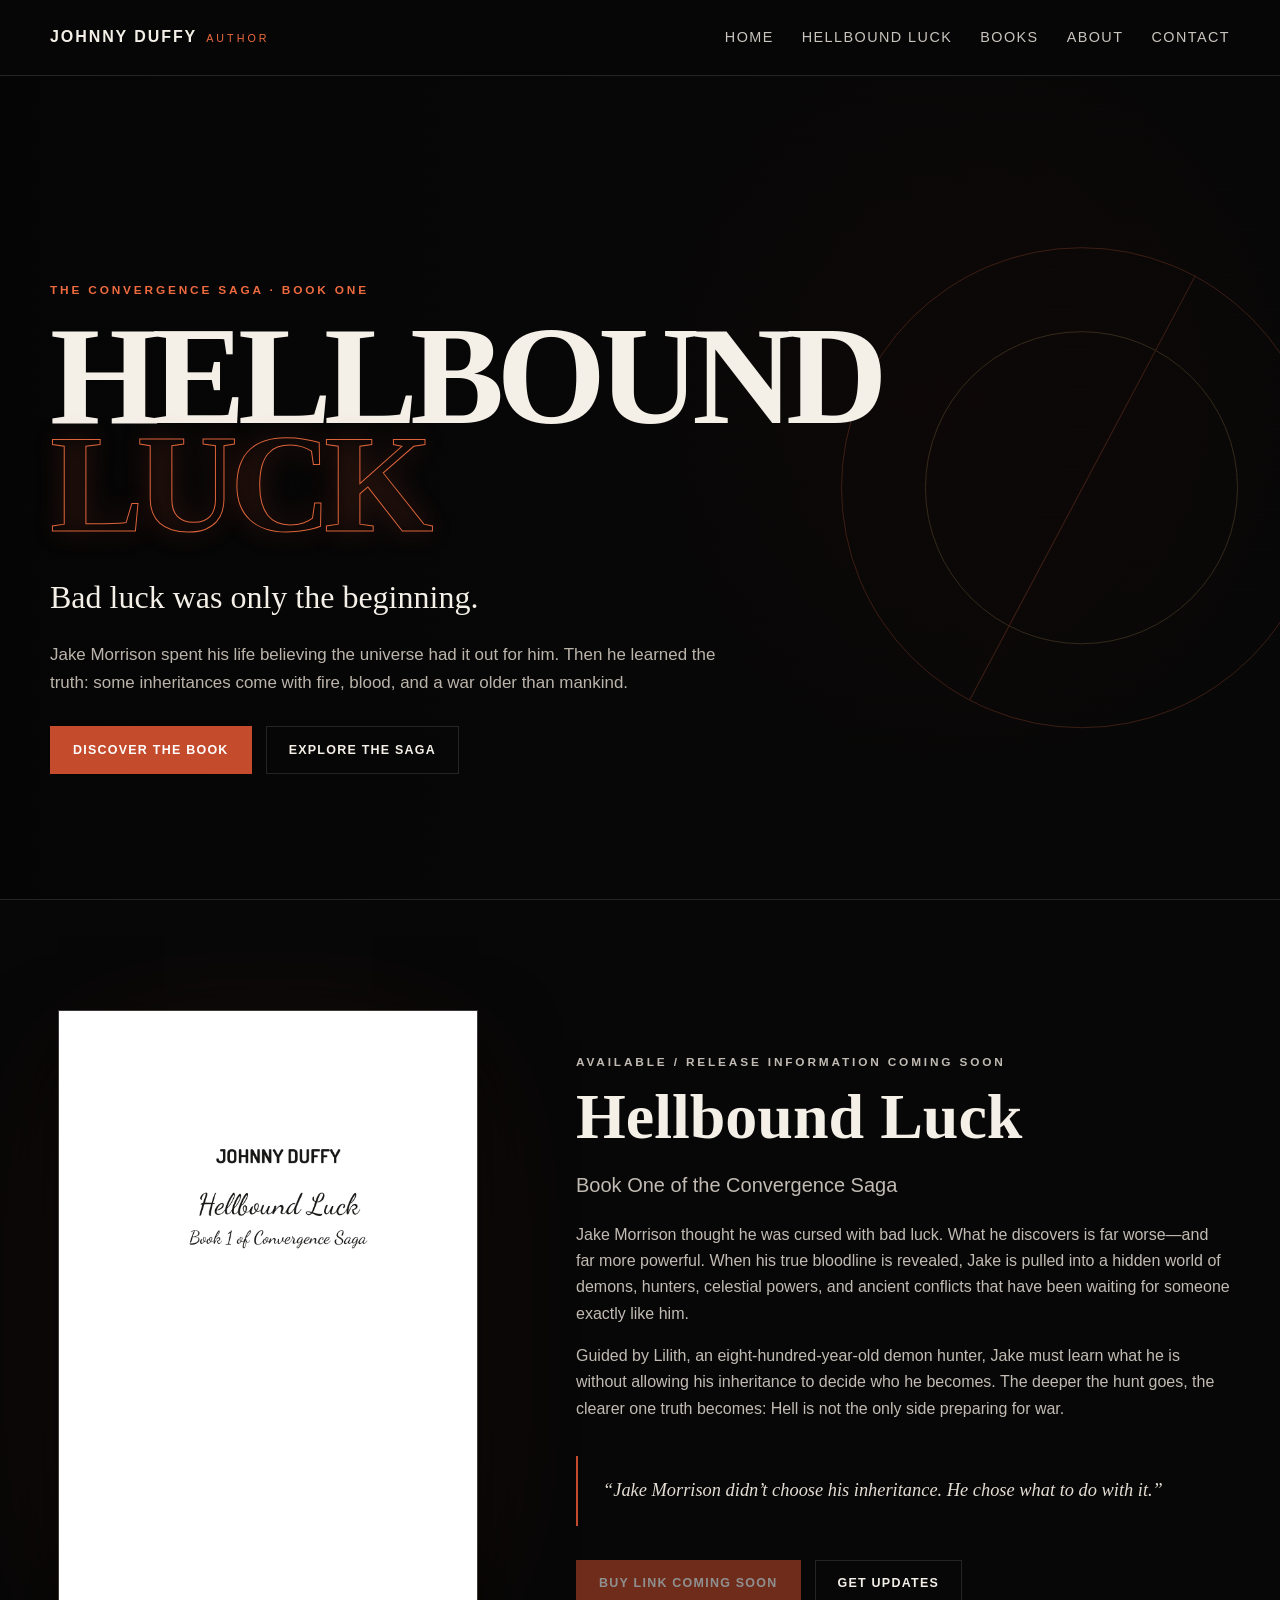
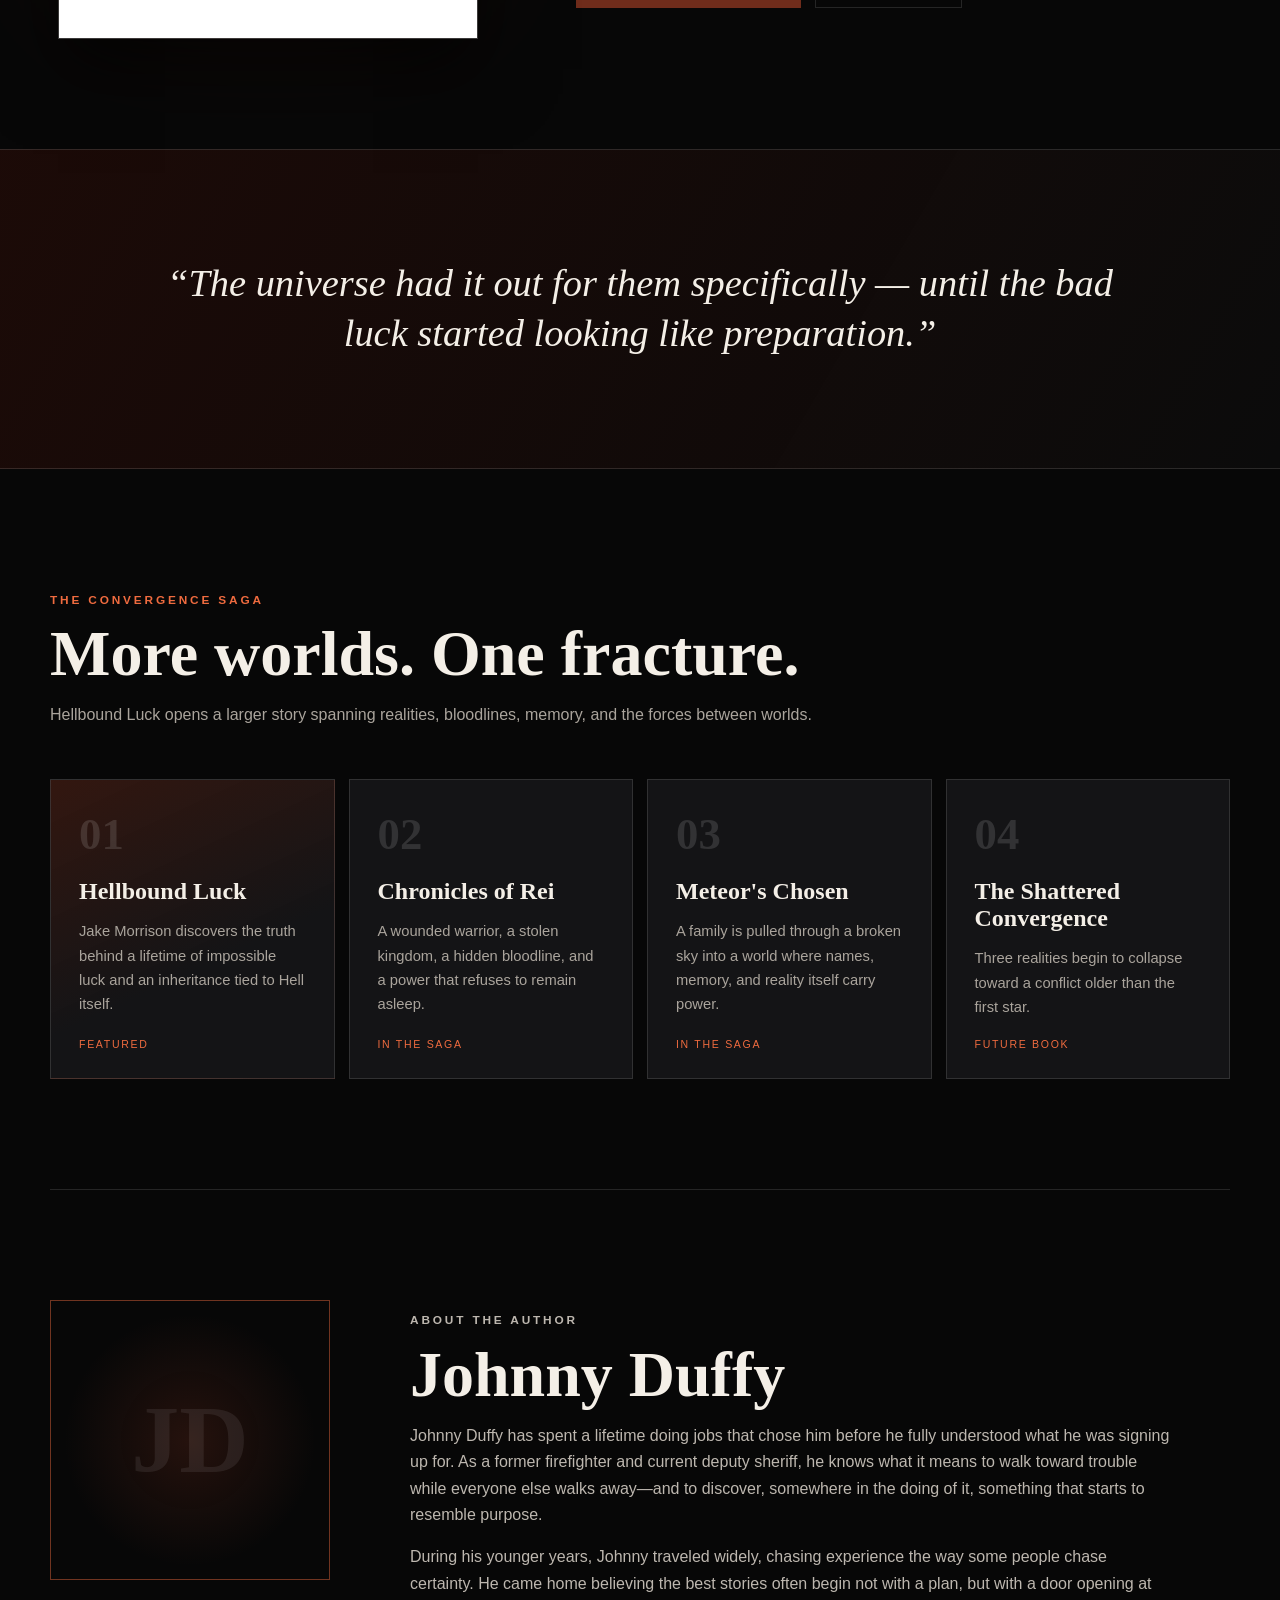
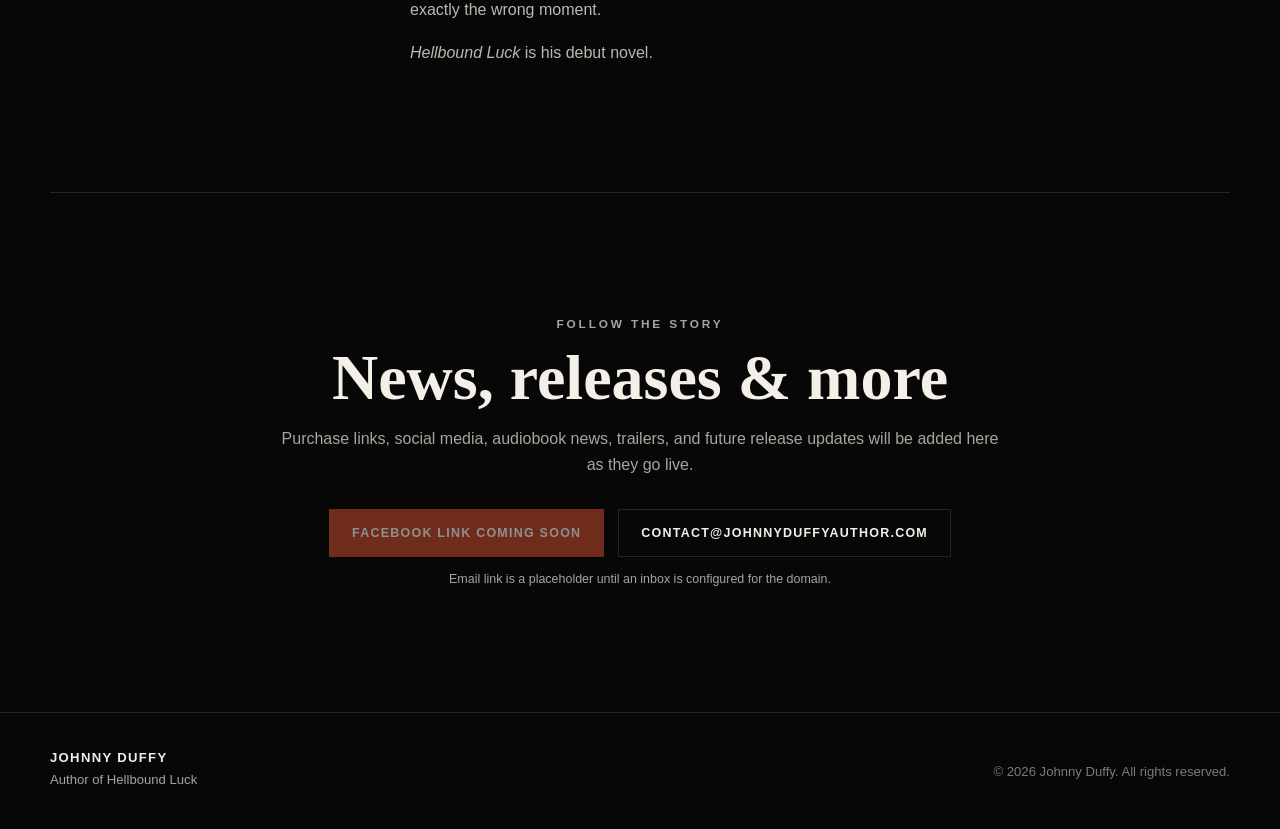
==== index.html @ c8e80ef3 "Add files via upload" ====
<!doctype html>
<html lang="en">
<head>
  <meta charset="utf-8">
  <meta name="viewport" content="width=device-width, initial-scale=1">
  <meta name="description" content="Official website of Johnny Duffy, author of Hellbound Luck and the Convergence Saga.">
  <meta property="og:title" content="Johnny Duffy | Author">
  <meta property="og:description" content="Official website of Johnny Duffy, author of Hellbound Luck.">
  <meta property="og:type" content="website">
  <title>Johnny Duffy | Author of Hellbound Luck</title>
  <link rel="stylesheet" href="styles.css">
</head>
<body>
  <header class="site-header">
    <a class="brand" href="#home" aria-label="Johnny Duffy home">
      <span class="brand-name">JOHNNY DUFFY</span>
      <span class="brand-sub">AUTHOR</span>
    </a>
    <button class="nav-toggle" aria-label="Open navigation" aria-expanded="false">☰</button>
    <nav class="nav">
      <a href="#home">Home</a>
      <a href="#hellbound">Hellbound Luck</a>
      <a href="#books">Books</a>
      <a href="#about">About</a>
      <a href="#contact">Contact</a>
    </nav>
  </header>

  <main>
    <section class="hero" id="home">
      <div class="hero-noise"></div>
      <div class="hero-content">
        <p class="eyebrow">THE CONVERGENCE SAGA · BOOK ONE</p>
        <h1>HELLBOUND<br><span>LUCK</span></h1>
        <p class="hero-copy">Bad luck was only the beginning.</p>
        <p class="hero-text">
          Jake Morrison spent his life believing the universe had it out for him.
          Then he learned the truth: some inheritances come with fire, blood, and a war older than mankind.
        </p>
        <div class="hero-actions">
          <a class="button primary" href="#hellbound">Discover the Book</a>
          <a class="button ghost" href="#books">Explore the Saga</a>
        </div>
      </div>
      <div class="sigil" aria-hidden="true">
        <div class="ring ring-one"></div>
        <div class="ring ring-two"></div>
        <div class="slash"></div>
      </div>
    </section>

    <section class="book-feature section" id="hellbound">
      <div class="book-art-wrap">
        <div class="book-glow"></div>
        <img class="book-cover" src="assets/hellbound-luck-cover.png" alt="Hellbound Luck by Johnny Duffy">
      </div>
      <div class="book-copy">
        <p class="eyebrow">AVAILABLE / RELEASE INFORMATION COMING SOON</p>
        <h2>Hellbound Luck</h2>
        <p class="lead">Book One of the Convergence Saga</p>
        <p>
          Jake Morrison thought he was cursed with bad luck. What he discovers is far worse—and far more powerful.
          When his true bloodline is revealed, Jake is pulled into a hidden world of demons, hunters, celestial powers,
          and ancient conflicts that have been waiting for someone exactly like him.
        </p>
        <p>
          Guided by Lilith, an eight-hundred-year-old demon hunter, Jake must learn what he is without allowing
          his inheritance to decide who he becomes. The deeper the hunt goes, the clearer one truth becomes:
          Hell is not the only side preparing for war.
        </p>
        <blockquote>
          “Jake Morrison didn’t choose his inheritance. He chose what to do with it.”
        </blockquote>
        <div class="button-row">
          <a class="button primary disabled" href="#" aria-disabled="true">Buy Link Coming Soon</a>
          <a class="button ghost" href="#contact">Get Updates</a>
        </div>
      </div>
    </section>

    <section class="quote-band">
      <p>“The universe had it out for them specifically — until the bad luck started looking like preparation.”</p>
    </section>

    <section class="section saga" id="books">
      <div class="section-heading">
        <p class="eyebrow">THE CONVERGENCE SAGA</p>
        <h2>More worlds. One fracture.</h2>
        <p>Hellbound Luck opens a larger story spanning realities, bloodlines, memory, and the forces between worlds.</p>
      </div>
      <div class="book-grid">
        <article class="saga-card active">
          <span class="book-number">01</span>
          <h3>Hellbound Luck</h3>
          <p>Jake Morrison discovers the truth behind a lifetime of impossible luck and an inheritance tied to Hell itself.</p>
          <span class="status">Featured</span>
        </article>
        <article class="saga-card">
          <span class="book-number">02</span>
          <h3>Chronicles of Rei</h3>
          <p>A wounded warrior, a stolen kingdom, a hidden bloodline, and a power that refuses to remain asleep.</p>
          <span class="status">In the Saga</span>
        </article>
        <article class="saga-card">
          <span class="book-number">03</span>
          <h3>Meteor's Chosen</h3>
          <p>A family is pulled through a broken sky into a world where names, memory, and reality itself carry power.</p>
          <span class="status">In the Saga</span>
        </article>
        <article class="saga-card">
          <span class="book-number">04</span>
          <h3>The Shattered Convergence</h3>
          <p>Three realities begin to collapse toward a conflict older than the first star.</p>
          <span class="status">Future Book</span>
        </article>
      </div>
    </section>

    <section class="section about" id="about">
      <div class="about-mark">JD</div>
      <div>
        <p class="eyebrow">ABOUT THE AUTHOR</p>
        <h2>Johnny Duffy</h2>
        <p>
          Johnny Duffy has spent a lifetime doing jobs that chose him before he fully understood what he was signing up for.
          As a former firefighter and current deputy sheriff, he knows what it means to walk toward trouble while everyone
          else walks away—and to discover, somewhere in the doing of it, something that starts to resemble purpose.
        </p>
        <p>
          During his younger years, Johnny traveled widely, chasing experience the way some people chase certainty.
          He came home believing the best stories often begin not with a plan, but with a door opening at exactly the wrong moment.
        </p>
        <p>
          <em>Hellbound Luck</em> is his debut novel.
        </p>
      </div>
    </section>

    <section class="section contact" id="contact">
      <p class="eyebrow">FOLLOW THE STORY</p>
      <h2>News, releases & more</h2>
      <p>
        Purchase links, social media, audiobook news, trailers, and future release updates will be added here as they go live.
      </p>
      <div class="contact-links">
        <a class="button primary disabled" href="#" aria-disabled="true">Facebook Link Coming Soon</a>
        <a class="button ghost" href="mailto:contact@johnnyduffyauthor.com">contact@johnnyduffyauthor.com</a>
      </div>
      <p class="small-note">
        Email link is a placeholder until an inbox is configured for the domain.
      </p>
    </section>
  </main>

  <footer>
    <div>
      <strong>JOHNNY DUFFY</strong>
      <span>Author of Hellbound Luck</span>
    </div>
    <p>© <span id="year"></span> Johnny Duffy. All rights reserved.</p>
  </footer>

  <script src="script.js"></script>
</body>
</html>
---- styles.css ----
:root{
  --bg:#070707;
  --bg-soft:#0e0e0f;
  --panel:#141416;
  --text:#f4efe7;
  --muted:#aaa49c;
  --ember:#c54b2d;
  --ember-bright:#ef6b3f;
  --gold:#c7a15e;
  --line:rgba(255,255,255,.12);
  --max:1180px;
}
*{box-sizing:border-box}
html{scroll-behavior:smooth}
body{
  margin:0;
  background:
    radial-gradient(circle at 70% 10%,rgba(121,24,8,.15),transparent 28rem),
    var(--bg);
  color:var(--text);
  font-family:Inter,Segoe UI,Arial,sans-serif;
  line-height:1.65;
}
a{color:inherit;text-decoration:none}
.site-header{
  height:76px;
  padding:0 max(24px,calc((100vw - var(--max))/2));
  display:flex;align-items:center;justify-content:space-between;
  position:sticky;top:0;z-index:30;
  background:rgba(7,7,7,.9);
  backdrop-filter:blur(16px);
  border-bottom:1px solid var(--line);
}
.brand{display:flex;align-items:baseline;gap:9px}
.brand-name{font-weight:900;letter-spacing:.12em}
.brand-sub{font-size:.67rem;color:var(--ember-bright);letter-spacing:.28em}
.nav{display:flex;gap:28px;font-size:.9rem;text-transform:uppercase;letter-spacing:.1em}
.nav a{color:#c9c4bd;transition:.2s}
.nav a:hover{color:#fff}
.nav-toggle{display:none;background:none;border:0;color:#fff;font-size:1.6rem}
.hero{
  min-height:calc(100vh - 76px);
  display:grid;place-items:center;
  position:relative;overflow:hidden;
  padding:90px 24px;
  border-bottom:1px solid var(--line);
}
.hero:before{
  content:"";position:absolute;inset:0;
  background:
    linear-gradient(90deg,rgba(5,5,5,.97) 0%,rgba(7,7,7,.88) 48%,rgba(7,7,7,.35) 100%),
    repeating-linear-gradient(0deg,transparent 0 4px,rgba(255,255,255,.01) 5px);
}
.hero-content{position:relative;z-index:2;width:min(var(--max),100%);margin:auto}
.eyebrow{color:var(--ember-bright);font-weight:800;font-size:.74rem;letter-spacing:.24em;text-transform:uppercase}
.hero h1,.section h2{
  font-family:Georgia,"Times New Roman",serif;
  margin:.15em 0;
}
.hero h1{
  font-size:clamp(4.3rem,11vw,9.6rem);
  line-height:.77;letter-spacing:-.055em;
  text-transform:uppercase;max-width:850px;
}
.hero h1 span{
  color:transparent;
  -webkit-text-stroke:1px rgba(239,107,63,.92);
  text-shadow:0 0 28px rgba(197,75,45,.2);
}
.hero-copy{font-size:clamp(1.3rem,2.5vw,2rem);font-family:Georgia,serif;margin:32px 0 6px}
.hero-text{max-width:690px;color:#bbb4ab;font-size:1.06rem}
.hero-actions,.button-row,.contact-links{display:flex;gap:14px;flex-wrap:wrap;margin-top:30px}
.button{
  min-height:48px;padding:0 22px;display:inline-flex;align-items:center;justify-content:center;
  border:1px solid var(--line);text-transform:uppercase;letter-spacing:.1em;font-size:.78rem;font-weight:800;
  transition:.2s;
}
.button.primary{background:var(--ember);border-color:var(--ember);color:white}
.button.primary:hover{background:var(--ember-bright);border-color:var(--ember-bright)}
.button.ghost:hover{border-color:#fff}
.button.disabled{opacity:.55;cursor:not-allowed}
.sigil{position:absolute;right:-8vw;top:50%;width:min(47vw,700px);aspect-ratio:1;transform:translateY(-50%);opacity:.22}
.ring{position:absolute;border:1px solid var(--ember-bright);border-radius:50%;inset:10%}
.ring-two{inset:24%;border-color:var(--gold)}
.slash{position:absolute;width:1px;height:80%;background:var(--ember-bright);left:50%;top:10%;transform:rotate(28deg);box-shadow:0 0 35px var(--ember)}
.section{width:min(var(--max),calc(100% - 48px));margin:auto;padding:110px 0}
.book-feature{display:grid;grid-template-columns:minmax(280px,.8fr) 1.2fr;gap:90px;align-items:center}
.book-art-wrap{position:relative;max-width:420px;margin:auto}
.book-cover{
  width:100%;display:block;position:relative;z-index:2;
  border:1px solid rgba(255,255,255,.2);
  box-shadow:0 30px 70px rgba(0,0,0,.65);
}
.book-glow{position:absolute;inset:10%;background:var(--ember);filter:blur(80px);opacity:.19}
.book-copy h2,.section-heading h2,.about h2,.contact h2{font-size:clamp(2.7rem,5vw,5rem);line-height:1}
.lead{font-size:1.25rem;color:var(--gold)}
.book-copy p{color:#c1bbb3}
blockquote{
  margin:34px 0;padding:20px 0 20px 25px;border-left:2px solid var(--ember);
  font:italic 1.15rem/1.6 Georgia,serif;color:#e4ddd4;
}
.quote-band{
  min-height:320px;display:grid;place-items:center;text-align:center;padding:60px 24px;
  border-top:1px solid var(--line);border-bottom:1px solid var(--line);
  background:linear-gradient(120deg,rgba(121,24,8,.18),rgba(255,255,255,.015));
}
.quote-band p{max-width:950px;font:italic clamp(1.7rem,3vw,3rem)/1.3 Georgia,serif;margin:0}
.section-heading{max-width:820px;margin-bottom:50px}
.section-heading p:last-child{color:var(--muted)}
.book-grid{display:grid;grid-template-columns:repeat(4,1fr);gap:14px}
.saga-card{
  min-height:300px;padding:28px;border:1px solid var(--line);background:var(--panel);
  position:relative;transition:.22s;
}
.saga-card:hover{transform:translateY(-4px);border-color:rgba(239,107,63,.5)}
.saga-card.active{background:linear-gradient(155deg,rgba(197,75,45,.23),var(--panel) 60%)}
.book-number{font:700 2.8rem Georgia,serif;color:rgba(255,255,255,.13)}
.saga-card h3{font:700 1.5rem Georgia,serif;margin:18px 0 10px}
.saga-card p{font-size:.92rem;color:var(--muted)}
.status{position:absolute;bottom:24px;text-transform:uppercase;font-size:.66rem;letter-spacing:.16em;color:var(--ember-bright)}
.about{display:grid;grid-template-columns:280px 1fr;gap:80px;align-items:start;border-top:1px solid var(--line)}
.about-mark{
  aspect-ratio:1;display:grid;place-items:center;border:1px solid rgba(239,107,63,.45);
  font:700 6rem Georgia,serif;color:rgba(255,255,255,.08);
  background:radial-gradient(circle,rgba(197,75,45,.16),transparent 64%);
}
.about p{color:#bdb7af;max-width:760px}
.contact{text-align:center;border-top:1px solid var(--line)}
.contact p{max-width:720px;margin-left:auto;margin-right:auto;color:var(--muted)}
.contact-links{justify-content:center}
.small-note{font-size:.78rem}
footer{
  border-top:1px solid var(--line);padding:34px max(24px,calc((100vw - var(--max))/2));
  display:flex;justify-content:space-between;gap:30px;color:#7f7a74;font-size:.82rem
}
footer div{display:flex;flex-direction:column;color:#a9a39c}
footer strong{color:#eee;letter-spacing:.1em}
@media(max-width:900px){
  .nav-toggle{display:block}
  .nav{
    position:absolute;left:0;right:0;top:76px;display:none;flex-direction:column;
    padding:25px;background:#0c0c0d;border-bottom:1px solid var(--line)
  }
  .nav.open{display:flex}
  .book-feature,.about{grid-template-columns:1fr;gap:45px}
  .book-grid{grid-template-columns:1fr 1fr}
  .about-mark{max-width:240px}
  .sigil{right:-30vw;width:100vw}
}
@media(max-width:560px){
  .site-header{height:66px}
  .brand-name{font-size:.86rem}.brand-sub{display:none}
  .nav{top:66px}
  .hero{min-height:760px;padding-top:65px}
  .hero h1{font-size:clamp(4rem,22vw,6.8rem)}
  .section{width:min(100% - 34px,var(--max));padding:80px 0}
  .book-grid{grid-template-columns:1fr}
  .saga-card{min-height:260px}
  footer{flex-direction:column}
}
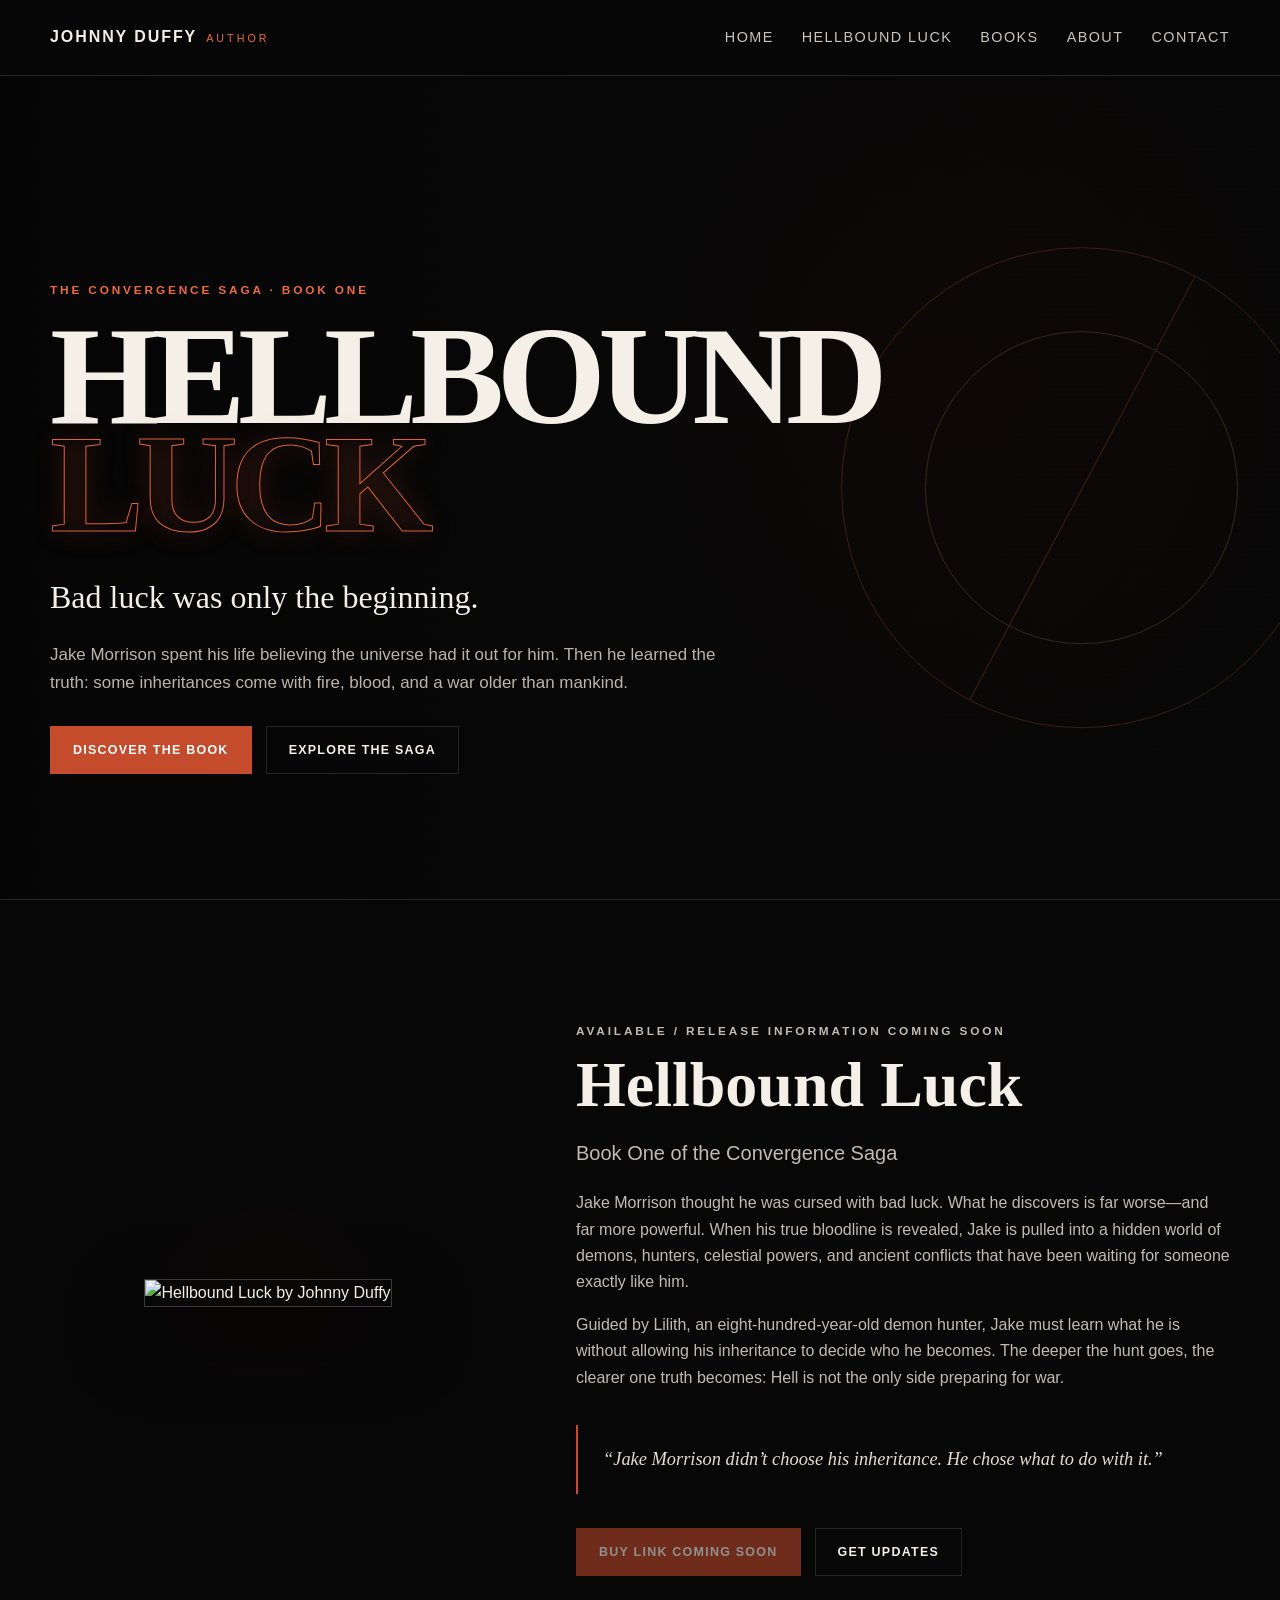
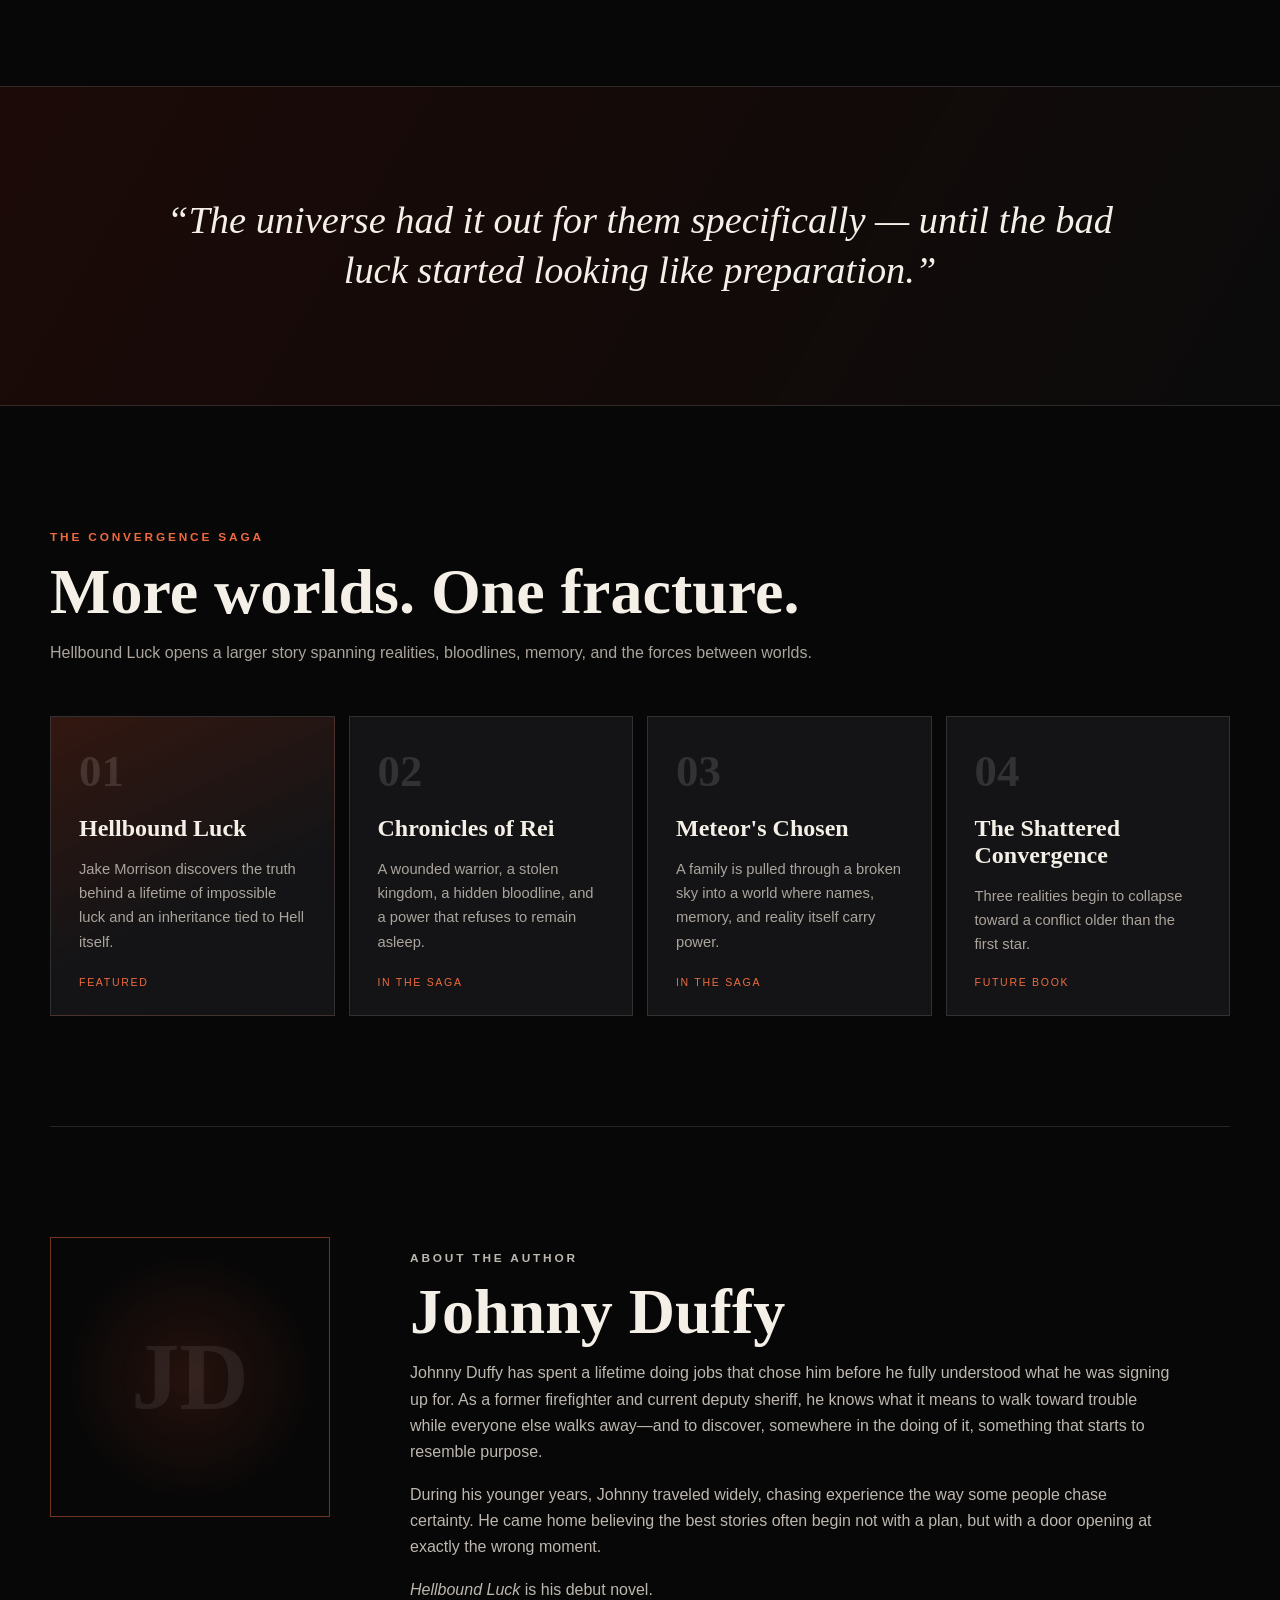
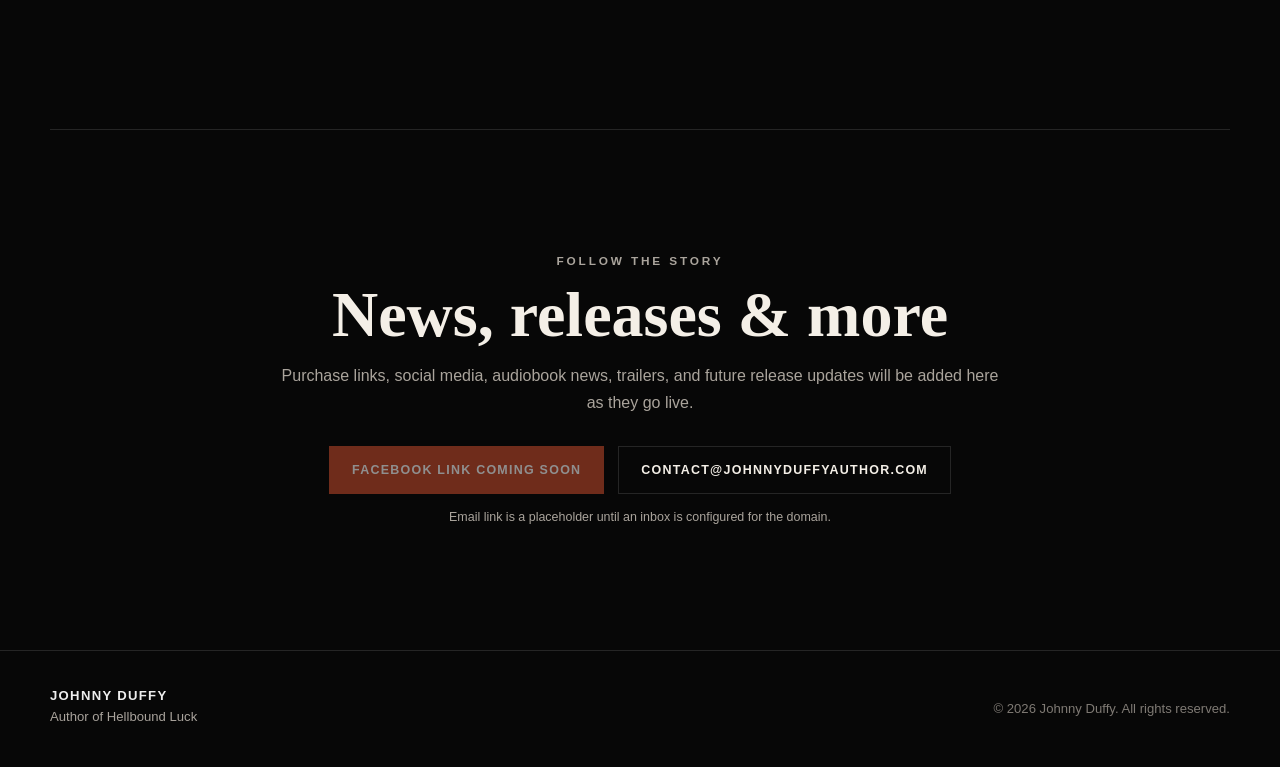
==== commit 40aefc4f: "Add files via upload" ====
--- a/index.html
+++ b/index.html
@@ -52,7 +52,7 @@
     <section class="book-feature section" id="hellbound">
       <div class="book-art-wrap">
         <div class="book-glow"></div>
-        <img class="book-cover" src="assets/hellbound-luck-cover.png" alt="Hellbound Luck by Johnny Duffy">
+        <img class="book-cover" src="assets/hellbound-luck-cover.jpg" alt="Hellbound Luck by Johnny Duffy">
       </div>
       <div class="book-copy">
         <p class="eyebrow">AVAILABLE / RELEASE INFORMATION COMING SOON</p>
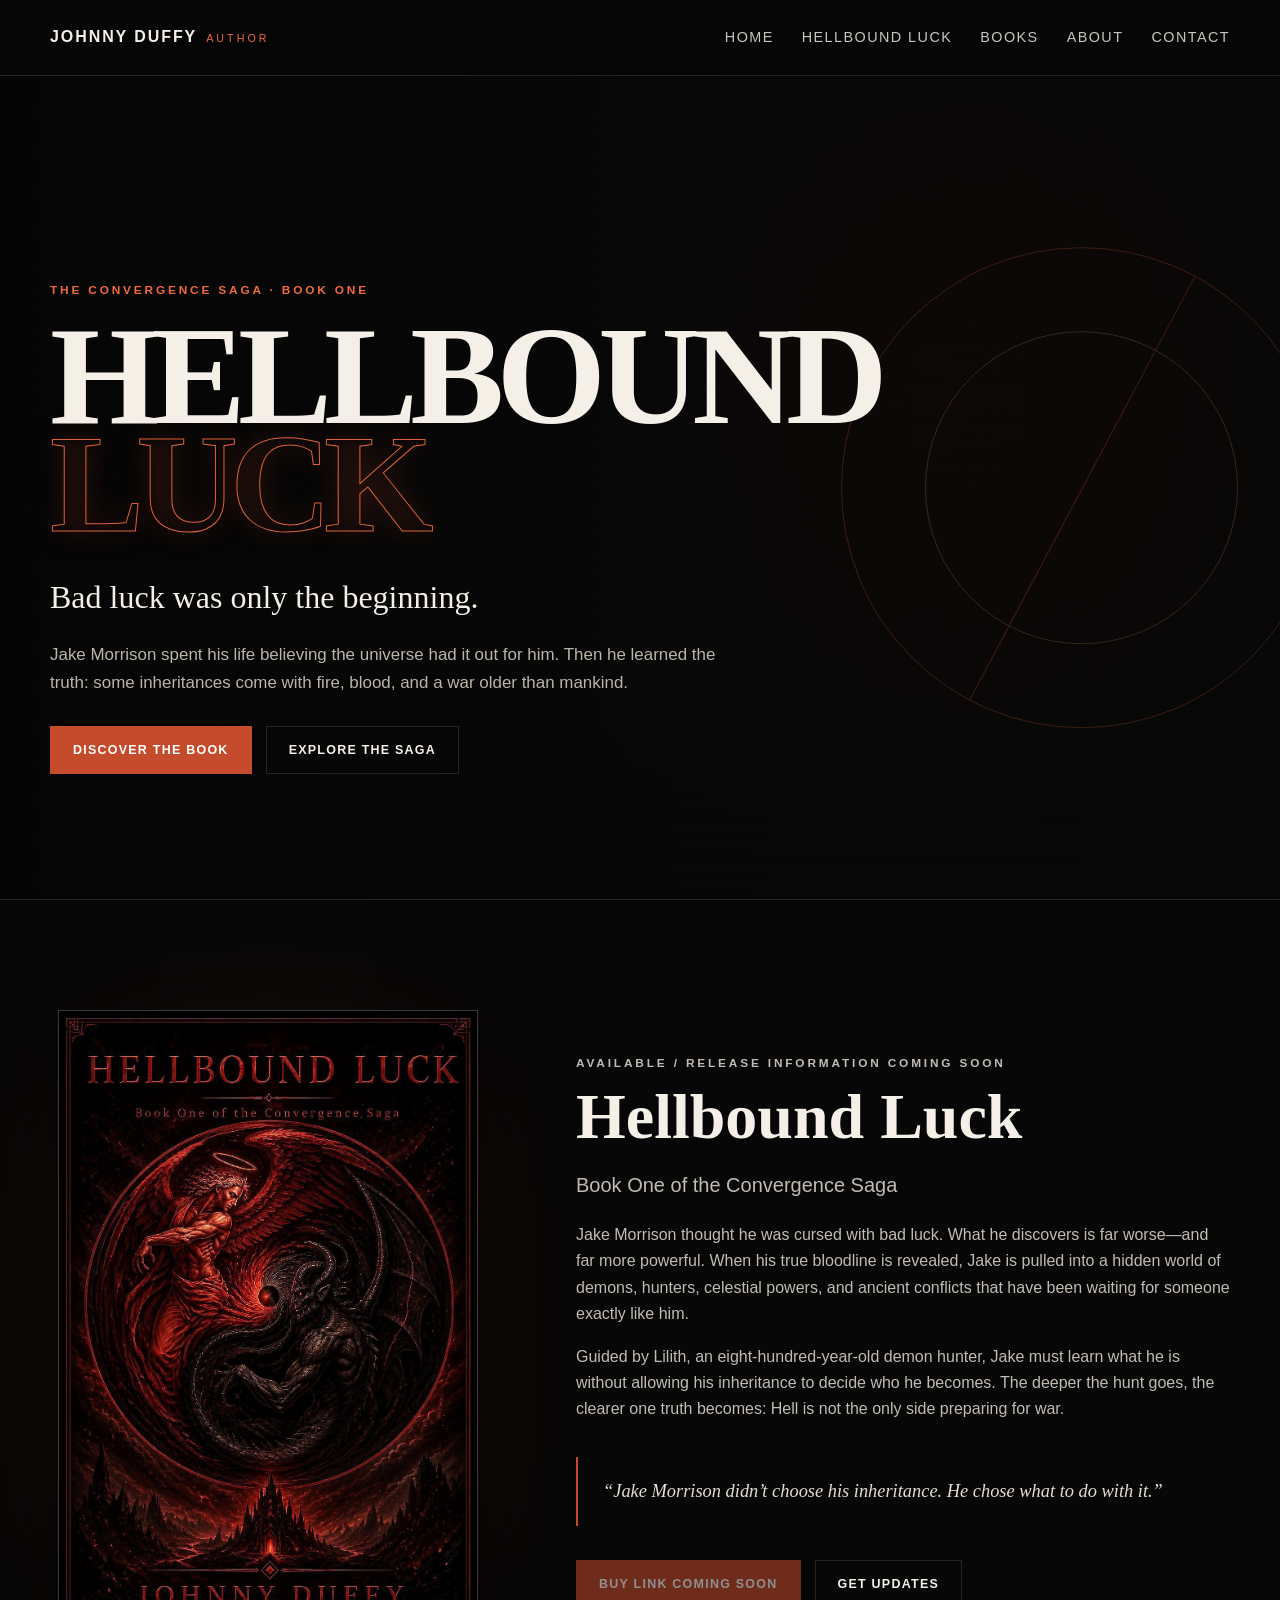
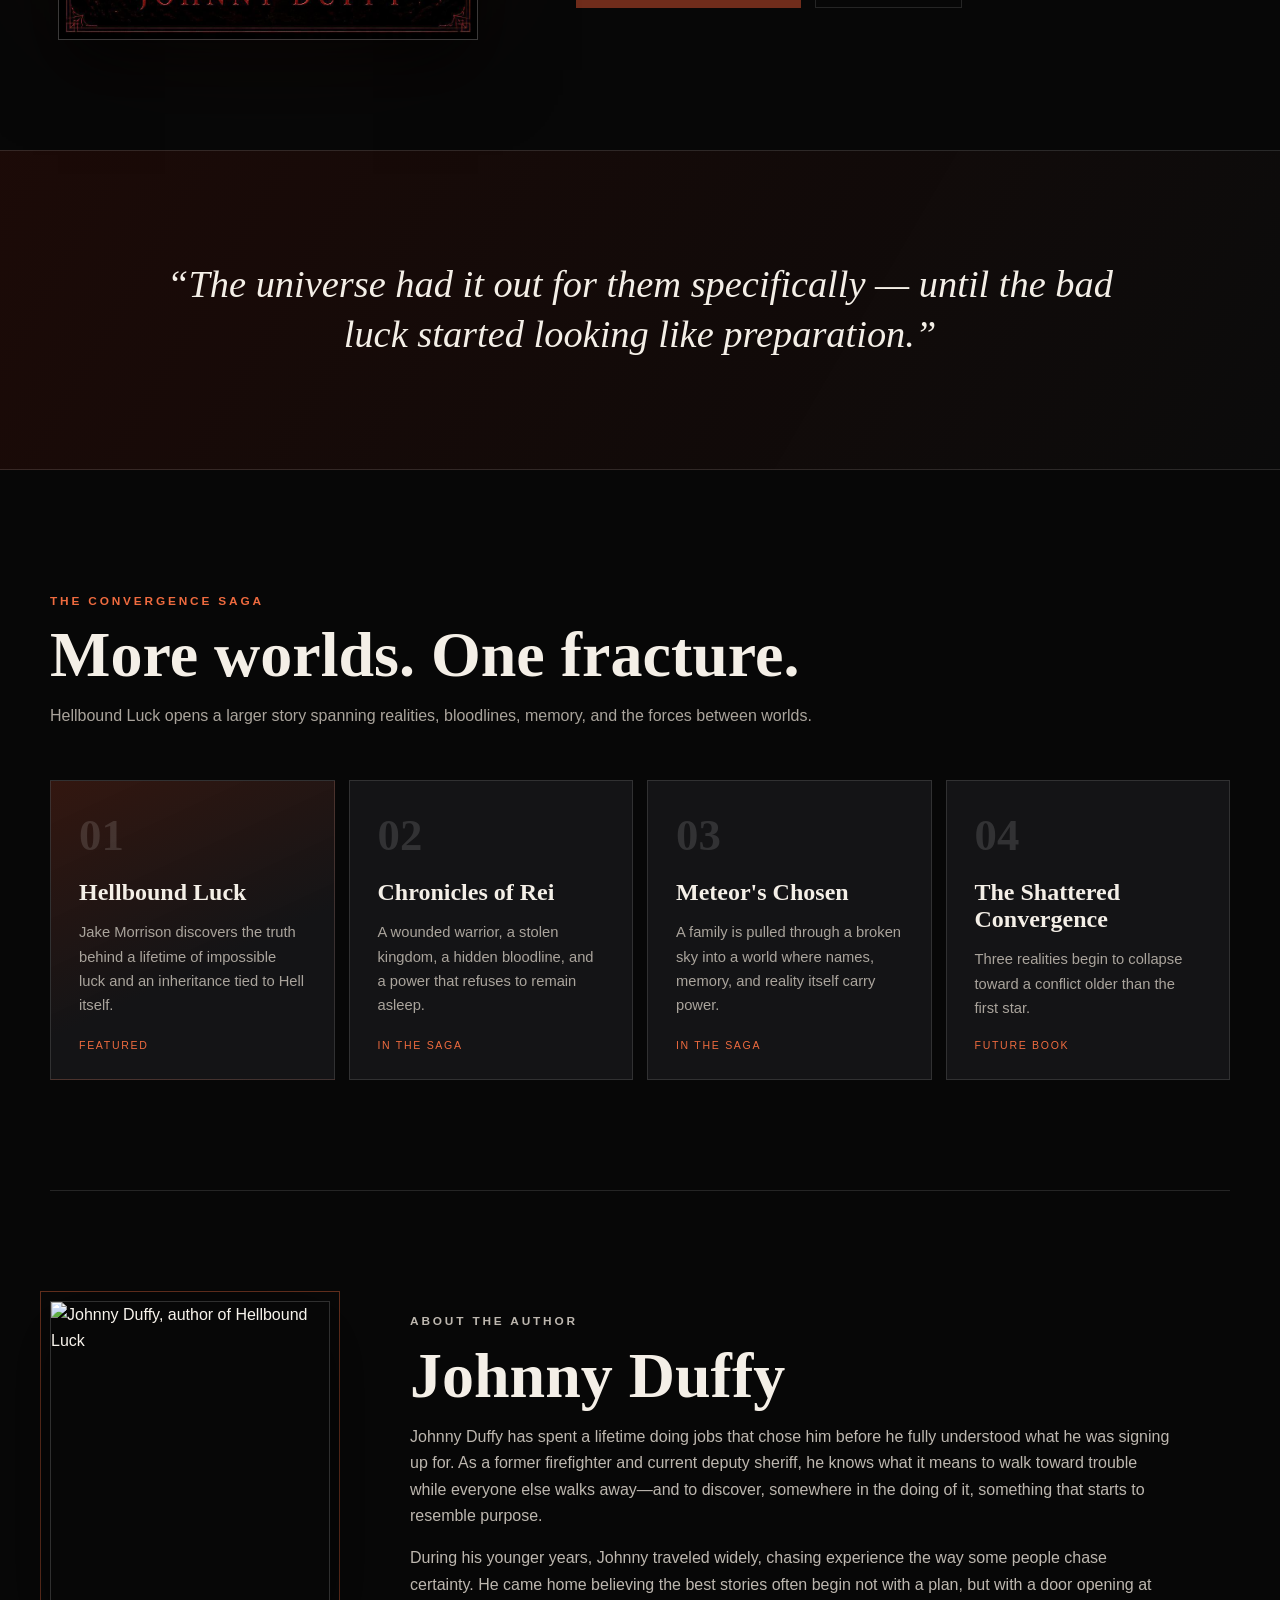
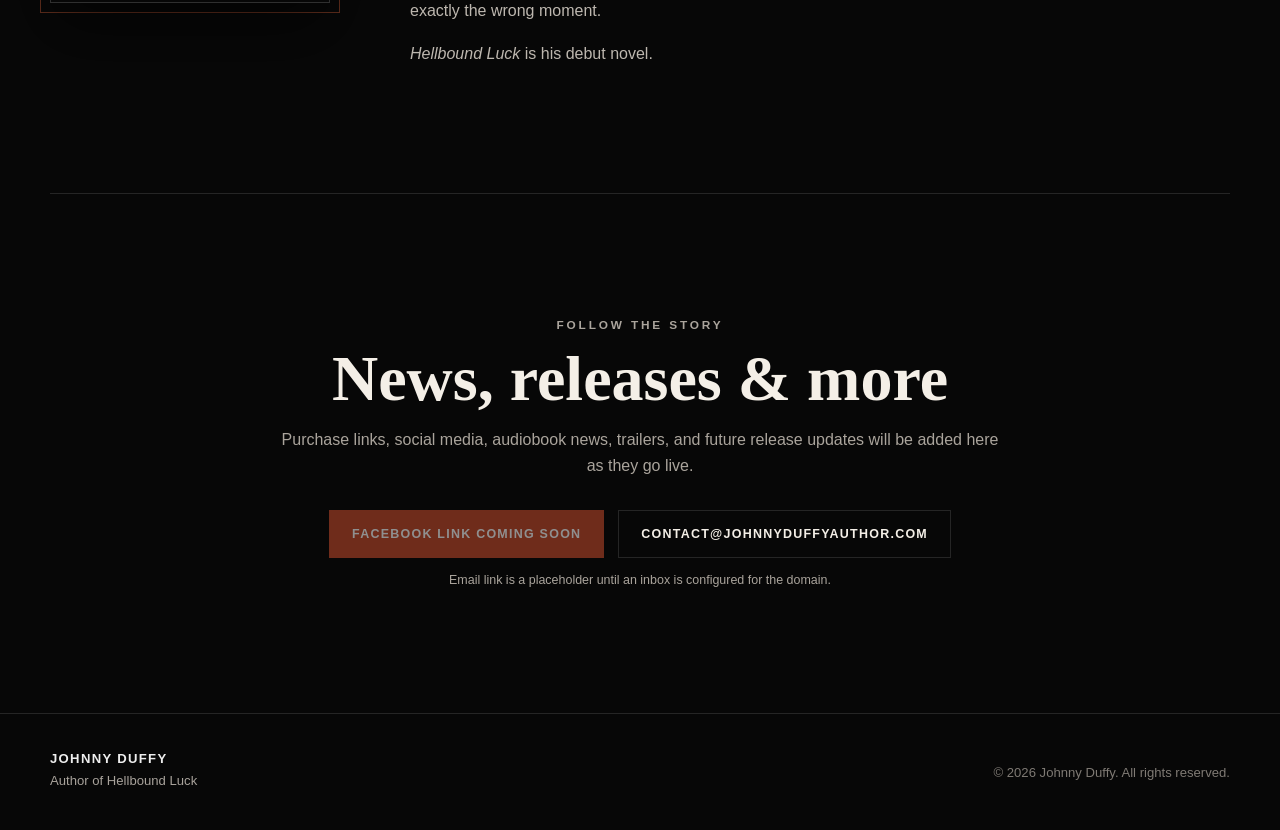
==== commit 3efd1c20: "Add files via upload update author pic" ====
--- a/index.html
+++ b/index.html
@@ -117,7 +117,7 @@
     </section>
 
     <section class="section about" id="about">
-      <div class="about-mark">JD</div>
+      <div class="about-photo-wrap"><img class="about-photo" src="assets/johnny-duffy-author.png" alt="Johnny Duffy, author of Hellbound Luck"></div>
       <div>
         <p class="eyebrow">ABOUT THE AUTHOR</p>
         <h2>Johnny Duffy</h2>
--- a/styles.css
+++ b/styles.css
@@ -120,10 +120,26 @@
 .saga-card p{font-size:.92rem;color:var(--muted)}
 .status{position:absolute;bottom:24px;text-transform:uppercase;font-size:.66rem;letter-spacing:.16em;color:var(--ember-bright)}
 .about{display:grid;grid-template-columns:280px 1fr;gap:80px;align-items:start;border-top:1px solid var(--line)}
-.about-mark{
-  aspect-ratio:1;display:grid;place-items:center;border:1px solid rgba(239,107,63,.45);
-  font:700 6rem Georgia,serif;color:rgba(255,255,255,.08);
-  background:radial-gradient(circle,rgba(197,75,45,.16),transparent 64%);
+.about-photo-wrap{
+  position:relative;
+  max-width:320px;
+}
+.about-photo-wrap:before{
+  content:"";
+  position:absolute;
+  inset:-10px;
+  border:1px solid rgba(239,107,63,.4);
+  pointer-events:none;
+}
+.about-photo{
+  width:100%;
+  aspect-ratio:1/1.08;
+  object-fit:cover;
+  object-position:center 28%;
+  display:block;
+  border:1px solid rgba(255,255,255,.16);
+  box-shadow:0 24px 60px rgba(0,0,0,.55);
+  filter:saturate(.88) contrast(1.04);
 }
 .about p{color:#bdb7af;max-width:760px}
 .contact{text-align:center;border-top:1px solid var(--line)}
@@ -145,7 +161,7 @@
   .nav.open{display:flex}
   .book-feature,.about{grid-template-columns:1fr;gap:45px}
   .book-grid{grid-template-columns:1fr 1fr}
-  .about-mark{max-width:240px}
+  .about-photo-wrap{max-width:260px}
   .sigil{right:-30vw;width:100vw}
 }
 @media(max-width:560px){
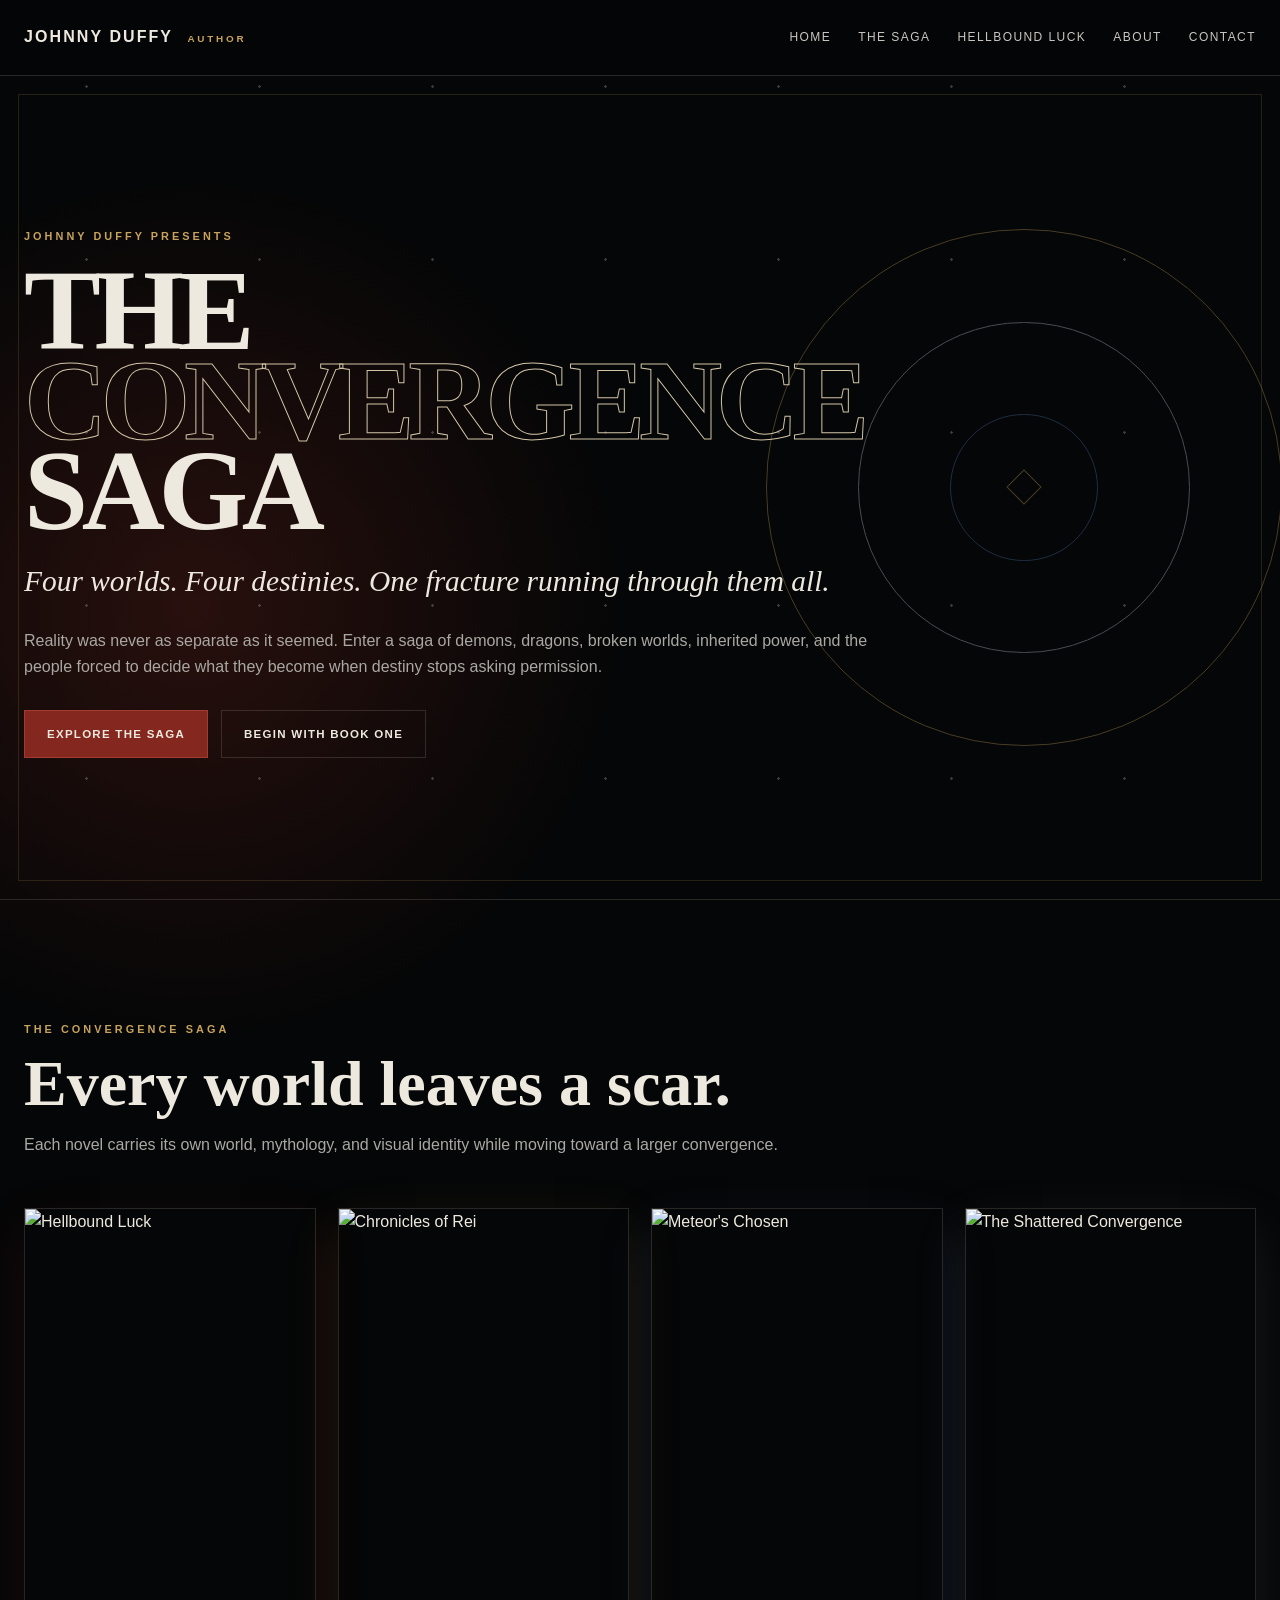
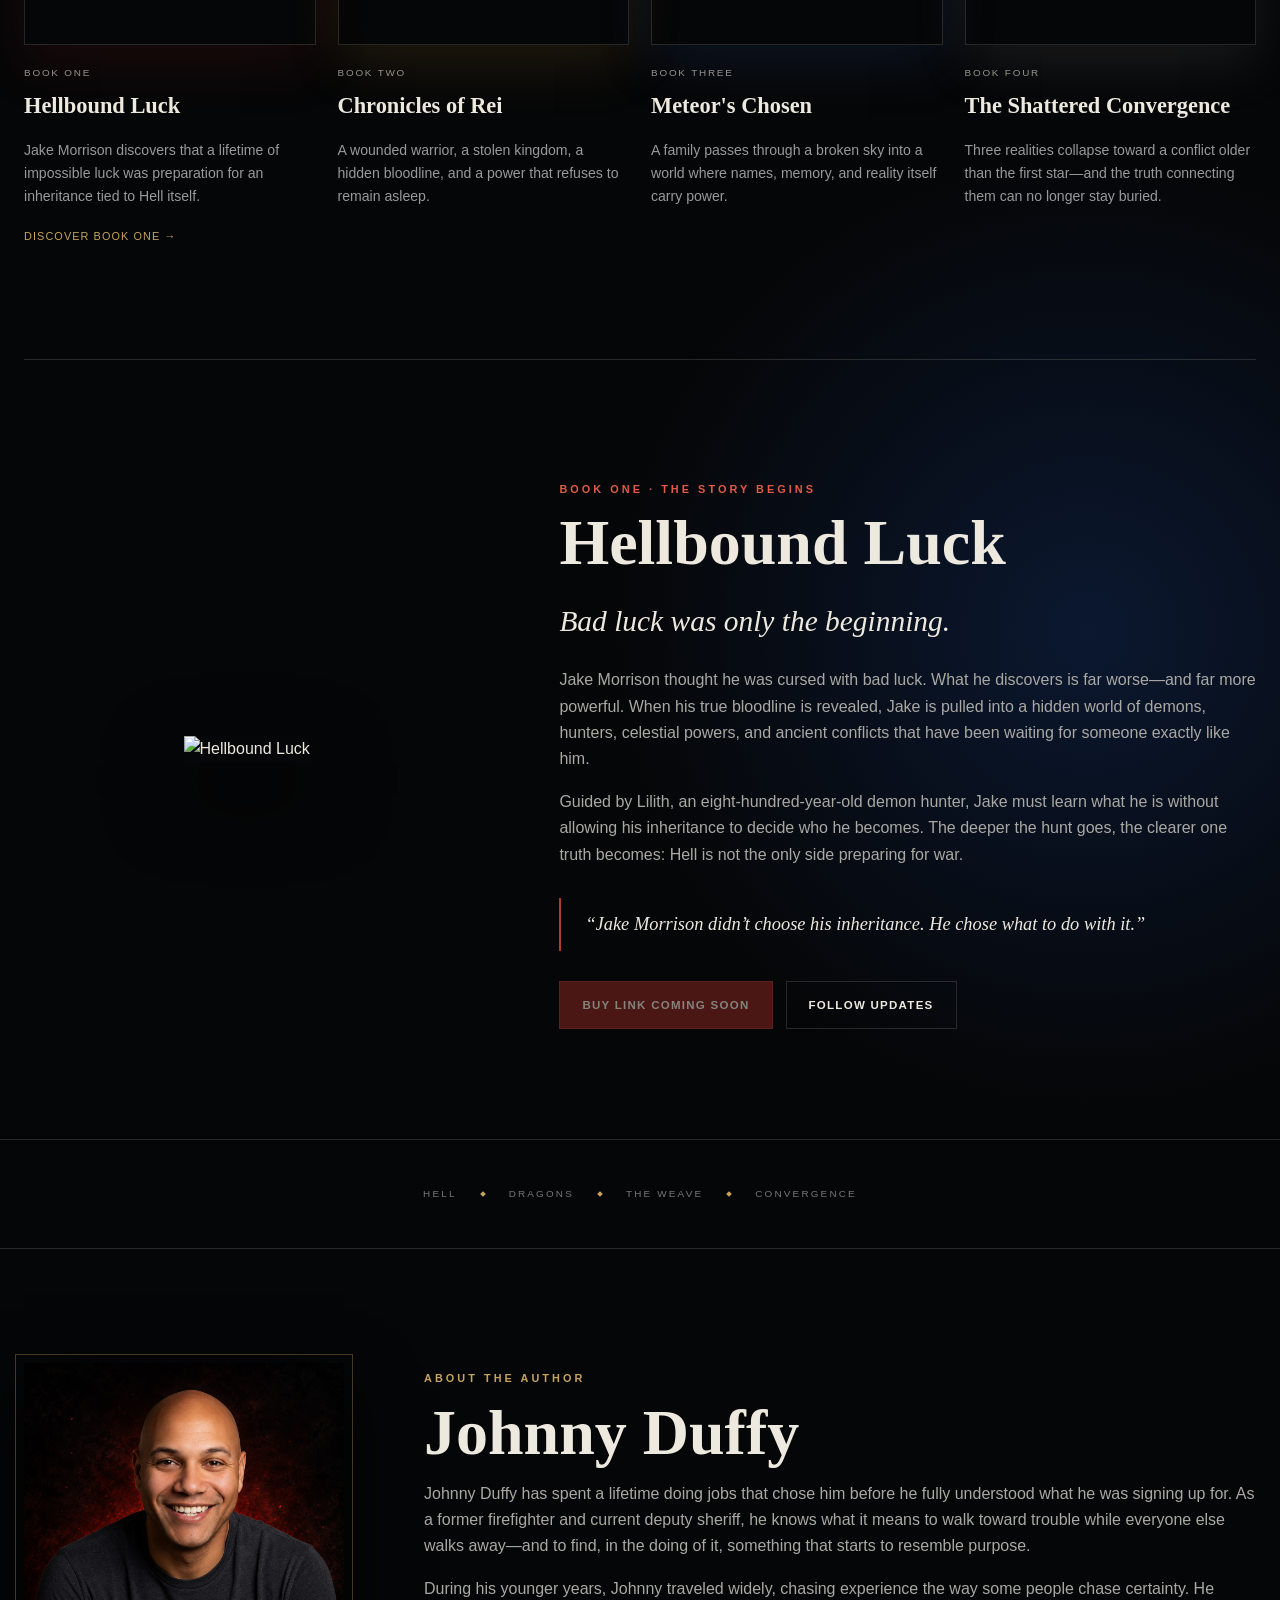
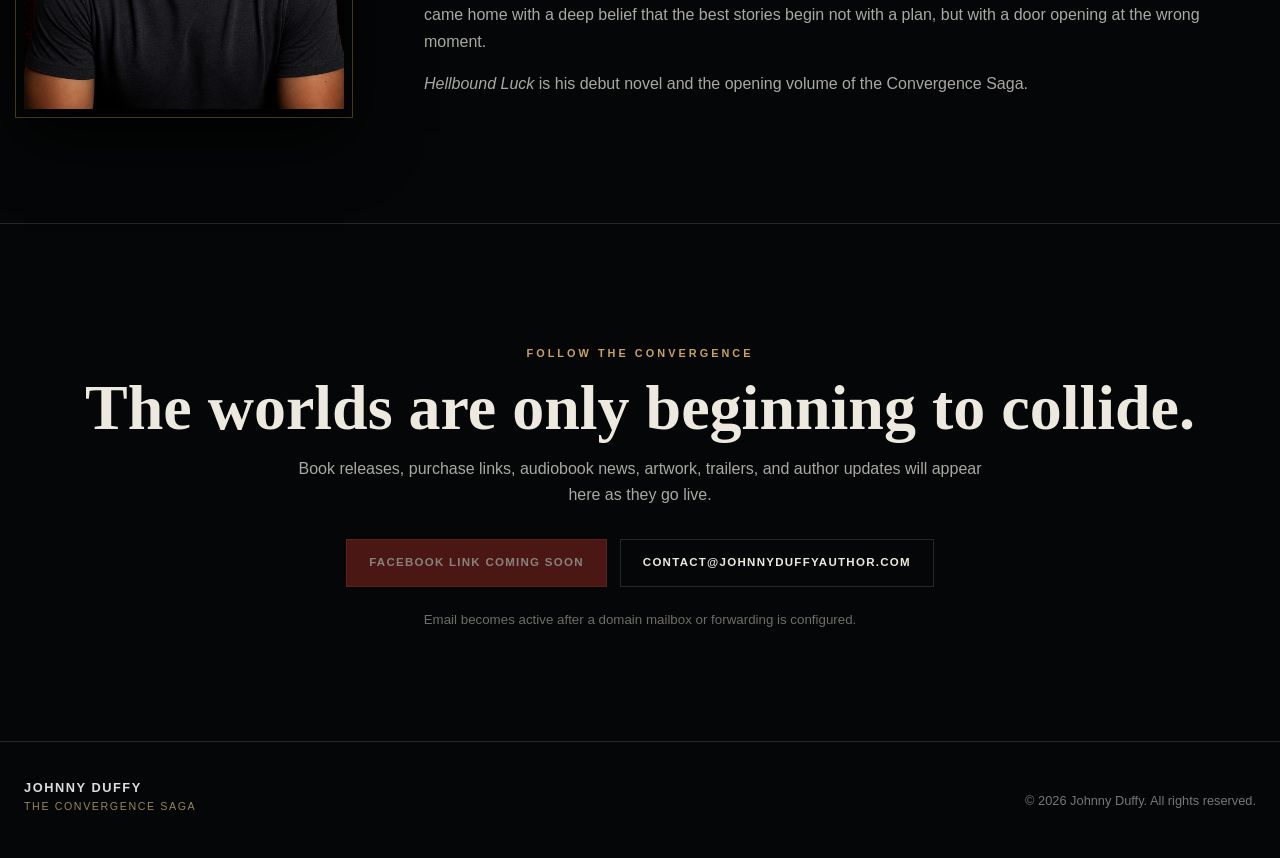
==== commit 1ed96b5b: "Add files via upload redesign" ====
--- a/index.html
+++ b/index.html
@@ -1,165 +1,14 @@
-<!doctype html>
-<html lang="en">
-<head>
-  <meta charset="utf-8">
-  <meta name="viewport" content="width=device-width, initial-scale=1">
-  <meta name="description" content="Official website of Johnny Duffy, author of Hellbound Luck and the Convergence Saga.">
-  <meta property="og:title" content="Johnny Duffy | Author">
-  <meta property="og:description" content="Official website of Johnny Duffy, author of Hellbound Luck.">
-  <meta property="og:type" content="website">
-  <title>Johnny Duffy | Author of Hellbound Luck</title>
-  <link rel="stylesheet" href="styles.css">
-</head>
-<body>
-  <header class="site-header">
-    <a class="brand" href="#home" aria-label="Johnny Duffy home">
-      <span class="brand-name">JOHNNY DUFFY</span>
-      <span class="brand-sub">AUTHOR</span>
-    </a>
-    <button class="nav-toggle" aria-label="Open navigation" aria-expanded="false">☰</button>
-    <nav class="nav">
-      <a href="#home">Home</a>
-      <a href="#hellbound">Hellbound Luck</a>
-      <a href="#books">Books</a>
-      <a href="#about">About</a>
-      <a href="#contact">Contact</a>
-    </nav>
-  </header>
-
-  <main>
-    <section class="hero" id="home">
-      <div class="hero-noise"></div>
-      <div class="hero-content">
-        <p class="eyebrow">THE CONVERGENCE SAGA · BOOK ONE</p>
-        <h1>HELLBOUND<br><span>LUCK</span></h1>
-        <p class="hero-copy">Bad luck was only the beginning.</p>
-        <p class="hero-text">
-          Jake Morrison spent his life believing the universe had it out for him.
-          Then he learned the truth: some inheritances come with fire, blood, and a war older than mankind.
-        </p>
-        <div class="hero-actions">
-          <a class="button primary" href="#hellbound">Discover the Book</a>
-          <a class="button ghost" href="#books">Explore the Saga</a>
-        </div>
-      </div>
-      <div class="sigil" aria-hidden="true">
-        <div class="ring ring-one"></div>
-        <div class="ring ring-two"></div>
-        <div class="slash"></div>
-      </div>
-    </section>
-
-    <section class="book-feature section" id="hellbound">
-      <div class="book-art-wrap">
-        <div class="book-glow"></div>
-        <img class="book-cover" src="assets/hellbound-luck-cover.jpg" alt="Hellbound Luck by Johnny Duffy">
-      </div>
-      <div class="book-copy">
-        <p class="eyebrow">AVAILABLE / RELEASE INFORMATION COMING SOON</p>
-        <h2>Hellbound Luck</h2>
-        <p class="lead">Book One of the Convergence Saga</p>
-        <p>
-          Jake Morrison thought he was cursed with bad luck. What he discovers is far worse—and far more powerful.
-          When his true bloodline is revealed, Jake is pulled into a hidden world of demons, hunters, celestial powers,
-          and ancient conflicts that have been waiting for someone exactly like him.
-        </p>
-        <p>
-          Guided by Lilith, an eight-hundred-year-old demon hunter, Jake must learn what he is without allowing
-          his inheritance to decide who he becomes. The deeper the hunt goes, the clearer one truth becomes:
-          Hell is not the only side preparing for war.
-        </p>
-        <blockquote>
-          “Jake Morrison didn’t choose his inheritance. He chose what to do with it.”
-        </blockquote>
-        <div class="button-row">
-          <a class="button primary disabled" href="#" aria-disabled="true">Buy Link Coming Soon</a>
-          <a class="button ghost" href="#contact">Get Updates</a>
-        </div>
-      </div>
-    </section>
-
-    <section class="quote-band">
-      <p>“The universe had it out for them specifically — until the bad luck started looking like preparation.”</p>
-    </section>
-
-    <section class="section saga" id="books">
-      <div class="section-heading">
-        <p class="eyebrow">THE CONVERGENCE SAGA</p>
-        <h2>More worlds. One fracture.</h2>
-        <p>Hellbound Luck opens a larger story spanning realities, bloodlines, memory, and the forces between worlds.</p>
-      </div>
-      <div class="book-grid">
-        <article class="saga-card active">
-          <span class="book-number">01</span>
-          <h3>Hellbound Luck</h3>
-          <p>Jake Morrison discovers the truth behind a lifetime of impossible luck and an inheritance tied to Hell itself.</p>
-          <span class="status">Featured</span>
-        </article>
-        <article class="saga-card">
-          <span class="book-number">02</span>
-          <h3>Chronicles of Rei</h3>
-          <p>A wounded warrior, a stolen kingdom, a hidden bloodline, and a power that refuses to remain asleep.</p>
-          <span class="status">In the Saga</span>
-        </article>
-        <article class="saga-card">
-          <span class="book-number">03</span>
-          <h3>Meteor's Chosen</h3>
-          <p>A family is pulled through a broken sky into a world where names, memory, and reality itself carry power.</p>
-          <span class="status">In the Saga</span>
-        </article>
-        <article class="saga-card">
-          <span class="book-number">04</span>
-          <h3>The Shattered Convergence</h3>
-          <p>Three realities begin to collapse toward a conflict older than the first star.</p>
-          <span class="status">Future Book</span>
-        </article>
-      </div>
-    </section>
-
-    <section class="section about" id="about">
-      <div class="about-photo-wrap"><img class="about-photo" src="assets/johnny-duffy-author.png" alt="Johnny Duffy, author of Hellbound Luck"></div>
-      <div>
-        <p class="eyebrow">ABOUT THE AUTHOR</p>
-        <h2>Johnny Duffy</h2>
-        <p>
-          Johnny Duffy has spent a lifetime doing jobs that chose him before he fully understood what he was signing up for.
-          As a former firefighter and current deputy sheriff, he knows what it means to walk toward trouble while everyone
-          else walks away—and to discover, somewhere in the doing of it, something that starts to resemble purpose.
-        </p>
-        <p>
-          During his younger years, Johnny traveled widely, chasing experience the way some people chase certainty.
-          He came home believing the best stories often begin not with a plan, but with a door opening at exactly the wrong moment.
-        </p>
-        <p>
-          <em>Hellbound Luck</em> is his debut novel.
-        </p>
-      </div>
-    </section>
-
-    <section class="section contact" id="contact">
-      <p class="eyebrow">FOLLOW THE STORY</p>
-      <h2>News, releases & more</h2>
-      <p>
-        Purchase links, social media, audiobook news, trailers, and future release updates will be added here as they go live.
-      </p>
-      <div class="contact-links">
-        <a class="button primary disabled" href="#" aria-disabled="true">Facebook Link Coming Soon</a>
-        <a class="button ghost" href="mailto:contact@johnnyduffyauthor.com">contact@johnnyduffyauthor.com</a>
-      </div>
-      <p class="small-note">
-        Email link is a placeholder until an inbox is configured for the domain.
-      </p>
-    </section>
-  </main>
-
-  <footer>
-    <div>
-      <strong>JOHNNY DUFFY</strong>
-      <span>Author of Hellbound Luck</span>
-    </div>
-    <p>© <span id="year"></span> Johnny Duffy. All rights reserved.</p>
-  </footer>
-
-  <script src="script.js"></script>
-</body>
-</html>
+<!doctype html><html lang="en"><head><meta charset="utf-8"><meta name="viewport" content="width=device-width,initial-scale=1"><meta name="description" content="Official website of Johnny Duffy, author of Hellbound Luck and the Convergence Saga."><title>Johnny Duffy | The Convergence Saga</title><link rel="stylesheet" href="styles.css"></head><body>
+<header><a class="brand" href="#home">JOHNNY DUFFY <small>AUTHOR</small></a><button id="menu">☰</button><nav><a href="#home">Home</a><a href="#saga">The Saga</a><a href="#hellbound">Hellbound Luck</a><a href="#about">About</a><a href="#contact">Contact</a></nav></header>
+<main><section class="hero" id="home"><div class="heroText"><p class="kicker">JOHNNY DUFFY PRESENTS</p><h1>THE<br><span>CONVERGENCE</span><br>SAGA</h1><p class="lead">Four worlds. Four destinies. One fracture running through them all.</p><p class="muted">Reality was never as separate as it seemed. Enter a saga of demons, dragons, broken worlds, inherited power, and the people forced to decide what they become when destiny stops asking permission.</p><div class="buttons"><a class="primary" href="#saga">Explore the Saga</a><a href="#hellbound">Begin with Book One</a></div></div><div class="rings"><i></i><i></i><i></i><b></b></div></section>
+<section class="section" id="saga"><div class="heading"><p class="kicker">THE CONVERGENCE SAGA</p><h2>Every world leaves a scar.</h2><p class="muted">Each novel carries its own world, mythology, and visual identity while moving toward a larger convergence.</p></div><div class="books">
+<article class="red"><img src="assets/hellbound-luck.jpg" alt="Hellbound Luck"><small>BOOK ONE</small><h3>Hellbound Luck</h3><p>Jake Morrison discovers that a lifetime of impossible luck was preparation for an inheritance tied to Hell itself.</p><a href="#hellbound">Discover Book One →</a></article>
+<article class="gold"><img src="assets/chronicles-of-rei.jpg" alt="Chronicles of Rei"><small>BOOK TWO</small><h3>Chronicles of Rei</h3><p>A wounded warrior, a stolen kingdom, a hidden bloodline, and a power that refuses to remain asleep.</p></article>
+<article class="blue"><img src="assets/meteors-chosen.jpg" alt="Meteor's Chosen"><small>BOOK THREE</small><h3>Meteor's Chosen</h3><p>A family passes through a broken sky into a world where names, memory, and reality itself carry power.</p></article>
+<article class="mix"><img src="assets/shattered-convergence.jpg" alt="The Shattered Convergence"><small>BOOK FOUR</small><h3>The Shattered Convergence</h3><p>Three realities collapse toward a conflict older than the first star—and the truth connecting them can no longer stay buried.</p></article>
+</div></section>
+<section class="feature" id="hellbound"><div class="featureCover"><img src="assets/hellbound-luck.jpg" alt="Hellbound Luck"></div><div><p class="kicker redtxt">BOOK ONE · THE STORY BEGINS</p><h2>Hellbound Luck</h2><p class="lead">Bad luck was only the beginning.</p><p class="muted">Jake Morrison thought he was cursed with bad luck. What he discovers is far worse—and far more powerful. When his true bloodline is revealed, Jake is pulled into a hidden world of demons, hunters, celestial powers, and ancient conflicts that have been waiting for someone exactly like him.</p><p class="muted">Guided by Lilith, an eight-hundred-year-old demon hunter, Jake must learn what he is without allowing his inheritance to decide who he becomes. The deeper the hunt goes, the clearer one truth becomes: Hell is not the only side preparing for war.</p><blockquote>“Jake Morrison didn’t choose his inheritance. He chose what to do with it.”</blockquote><div class="buttons"><a class="primary disabled" href="#">Buy Link Coming Soon</a><a href="#contact">Follow Updates</a></div></div></section>
+<div class="interlude"><span>HELL</span><i></i><span>DRAGONS</span><i></i><span>THE WEAVE</span><i></i><span>CONVERGENCE</span></div>
+<section class="about section" id="about"><div class="portrait"><img src="assets/johnny-duffy-author.png" alt="Johnny Duffy"></div><div><p class="kicker">ABOUT THE AUTHOR</p><h2>Johnny Duffy</h2><p class="muted">Johnny Duffy has spent a lifetime doing jobs that chose him before he fully understood what he was signing up for. As a former firefighter and current deputy sheriff, he knows what it means to walk toward trouble while everyone else walks away—and to find, in the doing of it, something that starts to resemble purpose.</p><p class="muted">During his younger years, Johnny traveled widely, chasing experience the way some people chase certainty. He came home with a deep belief that the best stories begin not with a plan, but with a door opening at the wrong moment.</p><p class="muted"><em>Hellbound Luck</em> is his debut novel and the opening volume of the Convergence Saga.</p></div></section>
+<section class="contact" id="contact"><p class="kicker">FOLLOW THE CONVERGENCE</p><h2>The worlds are only beginning to collide.</h2><p class="muted">Book releases, purchase links, audiobook news, artwork, trailers, and author updates will appear here as they go live.</p><div class="buttons centered"><a class="primary disabled" href="#">Facebook Link Coming Soon</a><a href="mailto:contact@johnnyduffyauthor.com">contact@johnnyduffyauthor.com</a></div><small>Email becomes active after a domain mailbox or forwarding is configured.</small></section></main>
+<footer><div><b>JOHNNY DUFFY</b><small>THE CONVERGENCE SAGA</small></div><p>© <span id="year"></span> Johnny Duffy. All rights reserved.</p></footer><script src="script.js"></script></body></html>
--- a/styles.css
+++ b/styles.css
@@ -1,177 +1 @@
-
-:root{
-  --bg:#070707;
-  --bg-soft:#0e0e0f;
-  --panel:#141416;
-  --text:#f4efe7;
-  --muted:#aaa49c;
-  --ember:#c54b2d;
-  --ember-bright:#ef6b3f;
-  --gold:#c7a15e;
-  --line:rgba(255,255,255,.12);
-  --max:1180px;
-}
-*{box-sizing:border-box}
-html{scroll-behavior:smooth}
-body{
-  margin:0;
-  background:
-    radial-gradient(circle at 70% 10%,rgba(121,24,8,.15),transparent 28rem),
-    var(--bg);
-  color:var(--text);
-  font-family:Inter,Segoe UI,Arial,sans-serif;
-  line-height:1.65;
-}
-a{color:inherit;text-decoration:none}
-.site-header{
-  height:76px;
-  padding:0 max(24px,calc((100vw - var(--max))/2));
-  display:flex;align-items:center;justify-content:space-between;
-  position:sticky;top:0;z-index:30;
-  background:rgba(7,7,7,.9);
-  backdrop-filter:blur(16px);
-  border-bottom:1px solid var(--line);
-}
-.brand{display:flex;align-items:baseline;gap:9px}
-.brand-name{font-weight:900;letter-spacing:.12em}
-.brand-sub{font-size:.67rem;color:var(--ember-bright);letter-spacing:.28em}
-.nav{display:flex;gap:28px;font-size:.9rem;text-transform:uppercase;letter-spacing:.1em}
-.nav a{color:#c9c4bd;transition:.2s}
-.nav a:hover{color:#fff}
-.nav-toggle{display:none;background:none;border:0;color:#fff;font-size:1.6rem}
-.hero{
-  min-height:calc(100vh - 76px);
-  display:grid;place-items:center;
-  position:relative;overflow:hidden;
-  padding:90px 24px;
-  border-bottom:1px solid var(--line);
-}
-.hero:before{
-  content:"";position:absolute;inset:0;
-  background:
-    linear-gradient(90deg,rgba(5,5,5,.97) 0%,rgba(7,7,7,.88) 48%,rgba(7,7,7,.35) 100%),
-    repeating-linear-gradient(0deg,transparent 0 4px,rgba(255,255,255,.01) 5px);
-}
-.hero-content{position:relative;z-index:2;width:min(var(--max),100%);margin:auto}
-.eyebrow{color:var(--ember-bright);font-weight:800;font-size:.74rem;letter-spacing:.24em;text-transform:uppercase}
-.hero h1,.section h2{
-  font-family:Georgia,"Times New Roman",serif;
-  margin:.15em 0;
-}
-.hero h1{
-  font-size:clamp(4.3rem,11vw,9.6rem);
-  line-height:.77;letter-spacing:-.055em;
-  text-transform:uppercase;max-width:850px;
-}
-.hero h1 span{
-  color:transparent;
-  -webkit-text-stroke:1px rgba(239,107,63,.92);
-  text-shadow:0 0 28px rgba(197,75,45,.2);
-}
-.hero-copy{font-size:clamp(1.3rem,2.5vw,2rem);font-family:Georgia,serif;margin:32px 0 6px}
-.hero-text{max-width:690px;color:#bbb4ab;font-size:1.06rem}
-.hero-actions,.button-row,.contact-links{display:flex;gap:14px;flex-wrap:wrap;margin-top:30px}
-.button{
-  min-height:48px;padding:0 22px;display:inline-flex;align-items:center;justify-content:center;
-  border:1px solid var(--line);text-transform:uppercase;letter-spacing:.1em;font-size:.78rem;font-weight:800;
-  transition:.2s;
-}
-.button.primary{background:var(--ember);border-color:var(--ember);color:white}
-.button.primary:hover{background:var(--ember-bright);border-color:var(--ember-bright)}
-.button.ghost:hover{border-color:#fff}
-.button.disabled{opacity:.55;cursor:not-allowed}
-.sigil{position:absolute;right:-8vw;top:50%;width:min(47vw,700px);aspect-ratio:1;transform:translateY(-50%);opacity:.22}
-.ring{position:absolute;border:1px solid var(--ember-bright);border-radius:50%;inset:10%}
-.ring-two{inset:24%;border-color:var(--gold)}
-.slash{position:absolute;width:1px;height:80%;background:var(--ember-bright);left:50%;top:10%;transform:rotate(28deg);box-shadow:0 0 35px var(--ember)}
-.section{width:min(var(--max),calc(100% - 48px));margin:auto;padding:110px 0}
-.book-feature{display:grid;grid-template-columns:minmax(280px,.8fr) 1.2fr;gap:90px;align-items:center}
-.book-art-wrap{position:relative;max-width:420px;margin:auto}
-.book-cover{
-  width:100%;display:block;position:relative;z-index:2;
-  border:1px solid rgba(255,255,255,.2);
-  box-shadow:0 30px 70px rgba(0,0,0,.65);
-}
-.book-glow{position:absolute;inset:10%;background:var(--ember);filter:blur(80px);opacity:.19}
-.book-copy h2,.section-heading h2,.about h2,.contact h2{font-size:clamp(2.7rem,5vw,5rem);line-height:1}
-.lead{font-size:1.25rem;color:var(--gold)}
-.book-copy p{color:#c1bbb3}
-blockquote{
-  margin:34px 0;padding:20px 0 20px 25px;border-left:2px solid var(--ember);
-  font:italic 1.15rem/1.6 Georgia,serif;color:#e4ddd4;
-}
-.quote-band{
-  min-height:320px;display:grid;place-items:center;text-align:center;padding:60px 24px;
-  border-top:1px solid var(--line);border-bottom:1px solid var(--line);
-  background:linear-gradient(120deg,rgba(121,24,8,.18),rgba(255,255,255,.015));
-}
-.quote-band p{max-width:950px;font:italic clamp(1.7rem,3vw,3rem)/1.3 Georgia,serif;margin:0}
-.section-heading{max-width:820px;margin-bottom:50px}
-.section-heading p:last-child{color:var(--muted)}
-.book-grid{display:grid;grid-template-columns:repeat(4,1fr);gap:14px}
-.saga-card{
-  min-height:300px;padding:28px;border:1px solid var(--line);background:var(--panel);
-  position:relative;transition:.22s;
-}
-.saga-card:hover{transform:translateY(-4px);border-color:rgba(239,107,63,.5)}
-.saga-card.active{background:linear-gradient(155deg,rgba(197,75,45,.23),var(--panel) 60%)}
-.book-number{font:700 2.8rem Georgia,serif;color:rgba(255,255,255,.13)}
-.saga-card h3{font:700 1.5rem Georgia,serif;margin:18px 0 10px}
-.saga-card p{font-size:.92rem;color:var(--muted)}
-.status{position:absolute;bottom:24px;text-transform:uppercase;font-size:.66rem;letter-spacing:.16em;color:var(--ember-bright)}
-.about{display:grid;grid-template-columns:280px 1fr;gap:80px;align-items:start;border-top:1px solid var(--line)}
-.about-photo-wrap{
-  position:relative;
-  max-width:320px;
-}
-.about-photo-wrap:before{
-  content:"";
-  position:absolute;
-  inset:-10px;
-  border:1px solid rgba(239,107,63,.4);
-  pointer-events:none;
-}
-.about-photo{
-  width:100%;
-  aspect-ratio:1/1.08;
-  object-fit:cover;
-  object-position:center 28%;
-  display:block;
-  border:1px solid rgba(255,255,255,.16);
-  box-shadow:0 24px 60px rgba(0,0,0,.55);
-  filter:saturate(.88) contrast(1.04);
-}
-.about p{color:#bdb7af;max-width:760px}
-.contact{text-align:center;border-top:1px solid var(--line)}
-.contact p{max-width:720px;margin-left:auto;margin-right:auto;color:var(--muted)}
-.contact-links{justify-content:center}
-.small-note{font-size:.78rem}
-footer{
-  border-top:1px solid var(--line);padding:34px max(24px,calc((100vw - var(--max))/2));
-  display:flex;justify-content:space-between;gap:30px;color:#7f7a74;font-size:.82rem
-}
-footer div{display:flex;flex-direction:column;color:#a9a39c}
-footer strong{color:#eee;letter-spacing:.1em}
-@media(max-width:900px){
-  .nav-toggle{display:block}
-  .nav{
-    position:absolute;left:0;right:0;top:76px;display:none;flex-direction:column;
-    padding:25px;background:#0c0c0d;border-bottom:1px solid var(--line)
-  }
-  .nav.open{display:flex}
-  .book-feature,.about{grid-template-columns:1fr;gap:45px}
-  .book-grid{grid-template-columns:1fr 1fr}
-  .about-photo-wrap{max-width:260px}
-  .sigil{right:-30vw;width:100vw}
-}
-@media(max-width:560px){
-  .site-header{height:66px}
-  .brand-name{font-size:.86rem}.brand-sub{display:none}
-  .nav{top:66px}
-  .hero{min-height:760px;padding-top:65px}
-  .hero h1{font-size:clamp(4rem,22vw,6.8rem)}
-  .section{width:min(100% - 34px,var(--max));padding:80px 0}
-  .book-grid{grid-template-columns:1fr}
-  .saga-card{min-height:260px}
-  footer{flex-direction:column}
-}
+*{box-sizing:border-box}html{scroll-behavior:smooth}:root{--bg:#050607;--paper:#eee9df;--muted:#aaa8a3;--gold:#c7a35c;--red:#b23a2c;--blue:#5279b5;--line:rgba(220,210,190,.16);--max:1260px}body{margin:0;background:radial-gradient(circle at 15% 15%,#28100d 0,transparent 27rem),radial-gradient(circle at 85% 55%,#0b1830 0,transparent 30rem),#050607;color:var(--paper);font:16px/1.65 Segoe UI,Arial,sans-serif}body:before{content:"";position:fixed;inset:0;pointer-events:none;opacity:.22;background-image:radial-gradient(#fff 0 1px,transparent 1.5px);background-size:173px 173px}a{color:inherit;text-decoration:none}header{height:76px;padding:0 max(24px,calc((100vw - var(--max))/2));display:flex;align-items:center;justify-content:space-between;position:sticky;top:0;z-index:20;background:#050607ed;border-bottom:1px solid var(--line);backdrop-filter:blur(14px)}.brand{font-weight:900;letter-spacing:.13em}.brand small{font-size:.62rem;color:var(--gold);letter-spacing:.28em;margin-left:8px}nav{display:flex;gap:27px}nav a{font-size:.75rem;text-transform:uppercase;letter-spacing:.12em;color:#c9c6c0}#menu{display:none;background:none;border:0;color:white;font-size:1.5rem}.hero{min-height:calc(100vh - 76px);display:flex;align-items:center;position:relative;overflow:hidden;padding:90px max(24px,calc((100vw - var(--max))/2));border-bottom:1px solid var(--line)}.hero:after{content:"";position:absolute;inset:18px;border:1px solid #c7a35c2c;pointer-events:none}.heroText{max-width:850px;z-index:2}.kicker{font-size:.68rem;font-weight:800;letter-spacing:.28em;color:var(--gold);text-transform:uppercase}h1,h2,h3{font-family:Georgia,serif}h1{font-size:clamp(4rem,9vw,8.2rem);line-height:.78;letter-spacing:-.055em;margin:.18em 0}h1 span{color:transparent;-webkit-text-stroke:1px #d3c6a8}.lead{font:italic clamp(1.25rem,2.3vw,1.9rem) Georgia,serif}.muted{color:var(--muted)}.buttons{display:flex;gap:13px;flex-wrap:wrap;margin-top:30px}.buttons a{min-height:48px;padding:0 22px;display:flex;align-items:center;border:1px solid var(--line);font-size:.72rem;font-weight:800;letter-spacing:.11em;text-transform:uppercase}.buttons .primary{background:#84271f;border-color:#a33b30}.disabled{opacity:.55;pointer-events:none}.rings{position:absolute;right:-4vw;width:min(48vw,700px);aspect-ratio:1;opacity:.35}.rings i{position:absolute;inset:8%;border:1px solid #c7a35c;border-radius:50%}.rings i:nth-child(2){inset:23%;border-color:#c7d0df}.rings i:nth-child(3){inset:38%;border-color:#5279b5}.rings b{position:absolute;width:25px;height:25px;left:50%;top:50%;transform:translate(-50%,-50%) rotate(45deg);border:1px solid var(--gold)}.section,.feature{width:min(var(--max),calc(100% - 48px));margin:auto;padding:110px 0}.heading{max-width:800px;margin-bottom:50px}h2{font-size:clamp(2.7rem,5vw,5rem);line-height:1;margin:.2em 0}.books{display:grid;grid-template-columns:repeat(4,1fr);gap:22px}.books article img{width:100%;display:block;aspect-ratio:2/3;object-fit:cover;border:1px solid var(--line);transition:.25s}.books article:hover img{transform:translateY(-7px)}.books .red img{box-shadow:0 20px 50px #8f211f26}.books .gold img{box-shadow:0 20px 50px #a9823028}.books .blue img{box-shadow:0 20px 50px #355b9d2b}.books .mix img{box-shadow:0 20px 50px #9992}.books article small{display:block;margin-top:20px;color:#96928b;font-size:.62rem;letter-spacing:.18em}.books h3{font-size:1.4rem;margin:6px 0}.books p{font-size:.88rem;color:#999}.books a{font-size:.68rem;color:var(--gold);letter-spacing:.1em;text-transform:uppercase}.feature{display:grid;grid-template-columns:.78fr 1.22fr;gap:90px;align-items:center;border-top:1px solid var(--line)}.featureCover{max-width:420px;margin:auto}.featureCover img{width:100%;box-shadow:0 30px 80px #000}.redtxt{color:#e35a47}blockquote{border-left:2px solid var(--red);padding:16px 0 16px 24px;margin:30px 0;font:italic 1.15rem Georgia,serif}.interlude{min-height:110px;border-block:1px solid var(--line);display:flex;align-items:center;justify-content:center;gap:24px;color:#777;font-size:.62rem;letter-spacing:.22em}.interlude i{width:4px;height:4px;background:var(--gold);transform:rotate(45deg)}.about{display:grid;grid-template-columns:320px 1fr;gap:80px;align-items:center}.portrait{position:relative}.portrait:before{content:"";position:absolute;inset:-9px;border:1px solid #c7a35c55}.portrait img{width:100%;display:block;aspect-ratio:1/1.08;object-fit:cover;box-shadow:0 25px 65px #000}.contact{text-align:center;padding:110px 24px;border-top:1px solid var(--line)}.contact>p{max-width:700px;margin-inline:auto}.centered{justify-content:center}.contact small{display:block;margin-top:22px;color:#6f6d69}footer{border-top:1px solid var(--line);padding:35px max(24px,calc((100vw - var(--max))/2));display:flex;justify-content:space-between;color:#777;font-size:.8rem}footer div{display:flex;flex-direction:column}footer b{color:#ddd;letter-spacing:.12em}footer small{letter-spacing:.15em;color:#9a845a}@media(max-width:950px){#menu{display:block}nav{display:none;position:absolute;top:76px;left:0;right:0;flex-direction:column;padding:25px;background:#090a0c;border-bottom:1px solid var(--line)}nav.open{display:flex}.books{grid-template-columns:1fr 1fr}.feature,.about{grid-template-columns:1fr;gap:45px}.portrait{max-width:300px}.rings{right:-30vw;width:95vw}}@media(max-width:560px){.brand small{display:none}.hero{min-height:720px}.books{grid-template-columns:1fr}.section,.feature{width:calc(100% - 34px);padding:75px 0}.interlude{gap:10px;flex-wrap:wrap;padding:25px}footer{flex-direction:column;gap:15px}}
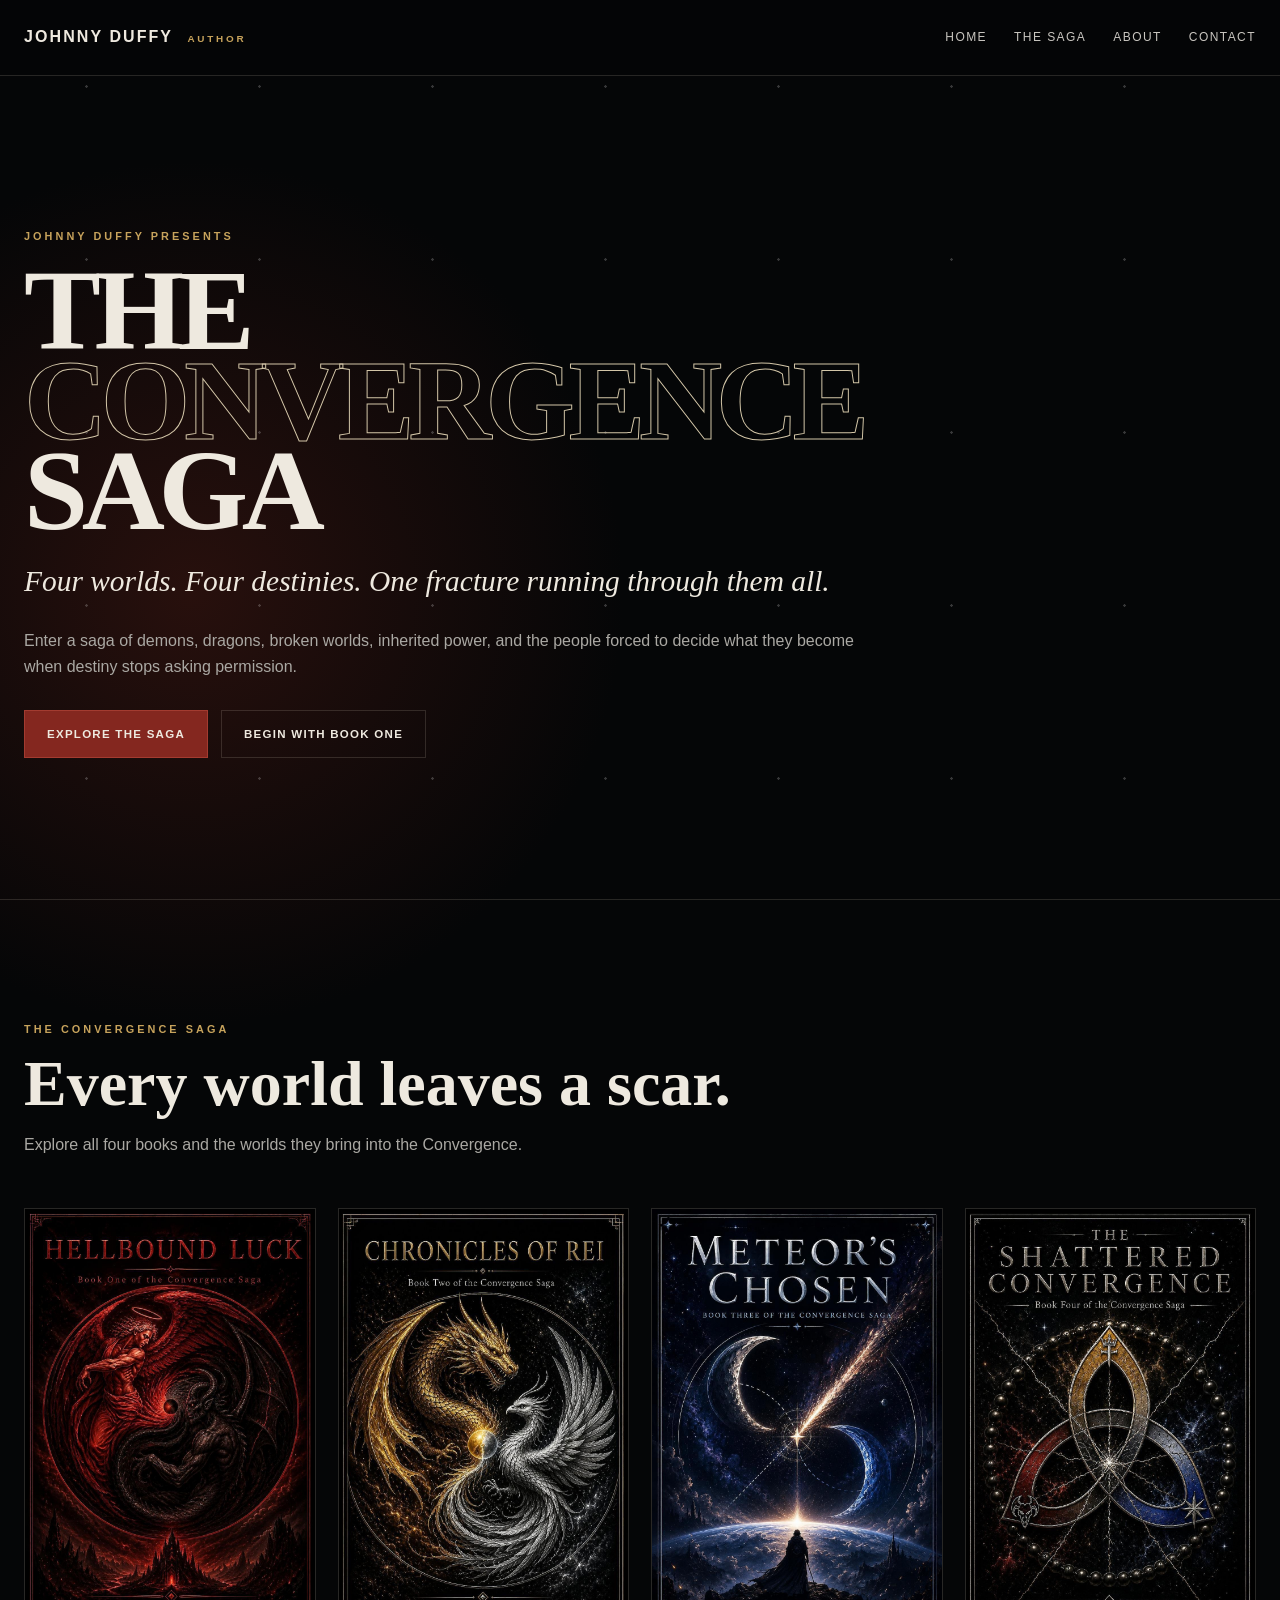
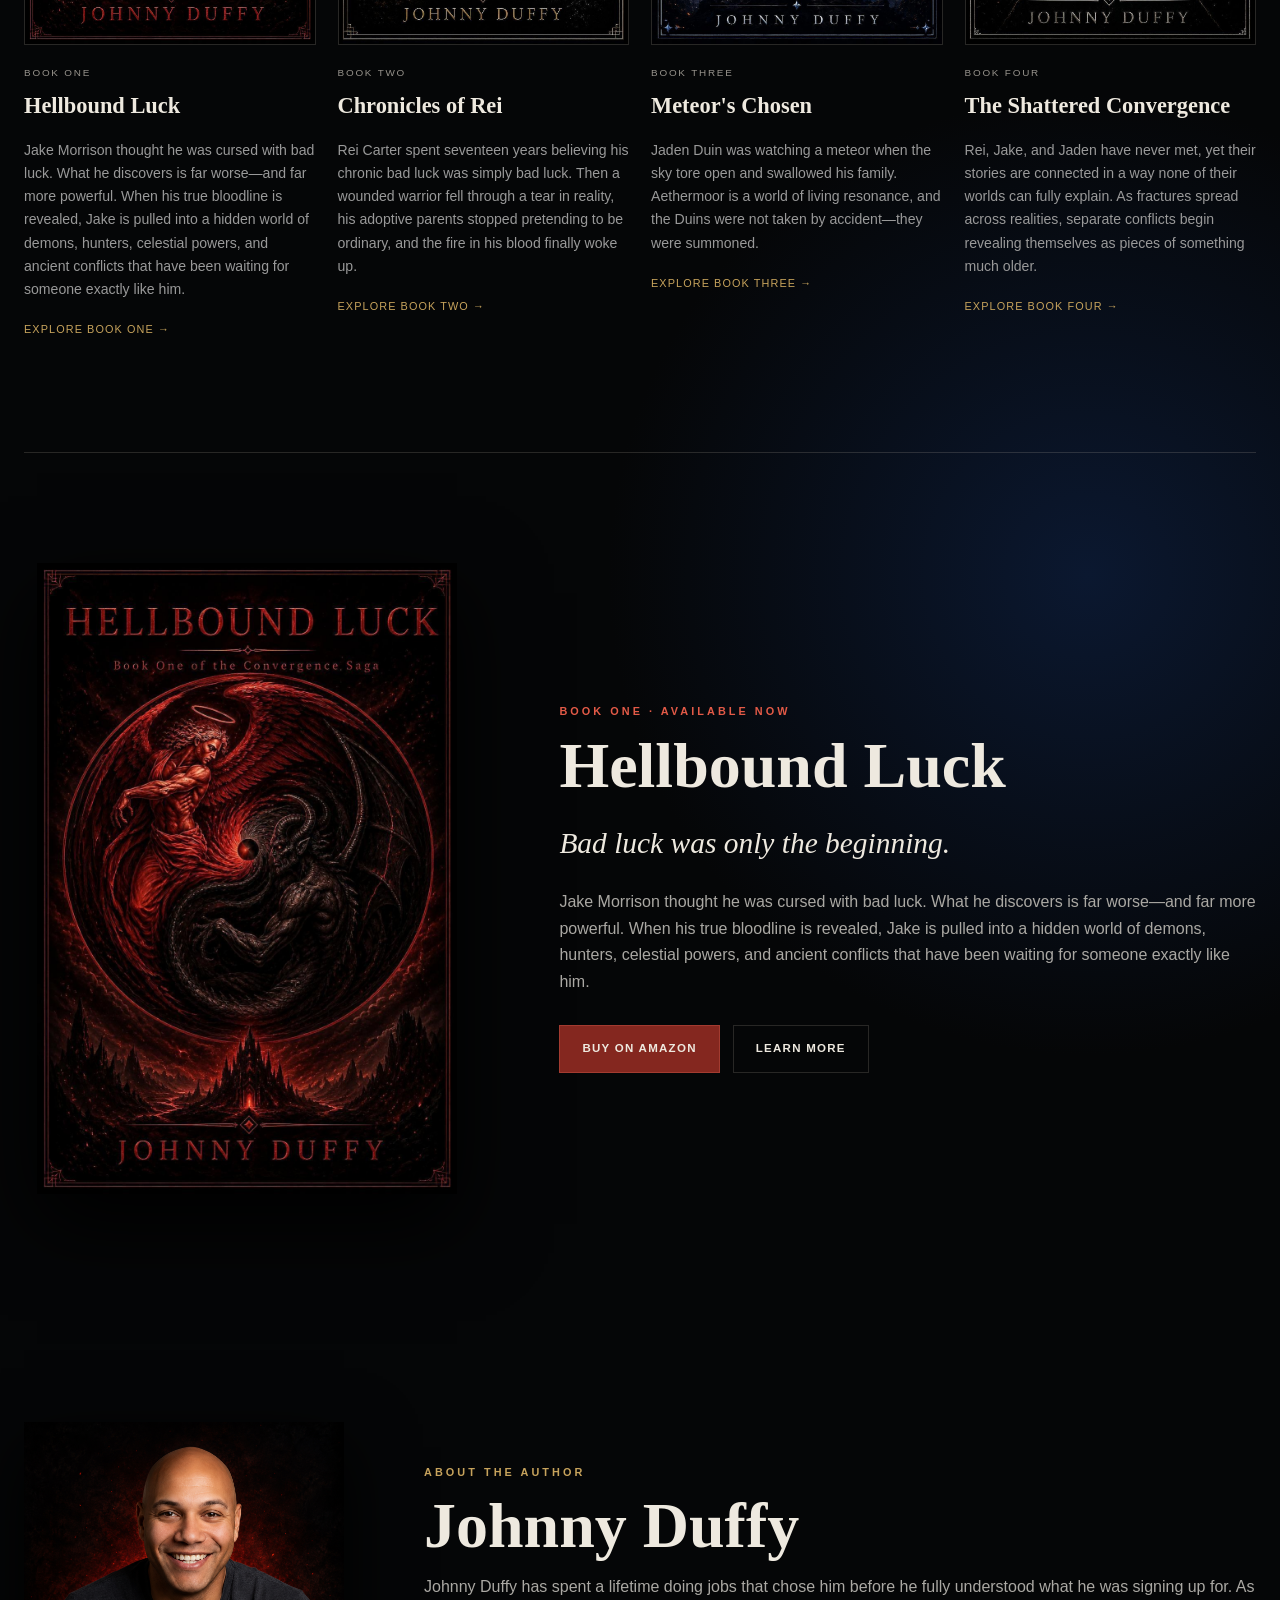
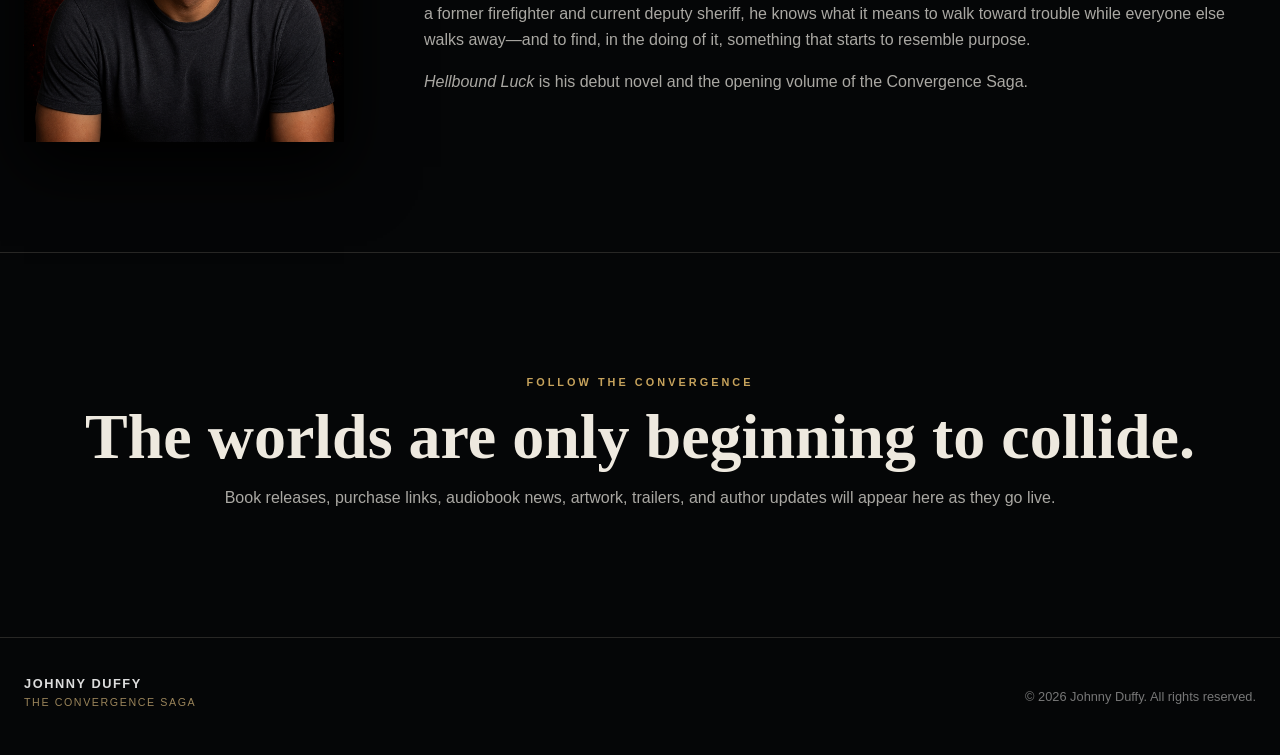
==== commit 14dc8cfa: "Add files via upload dedicated pages and purchase" ====
--- a/index.html
+++ b/index.html
@@ -1,14 +1,6 @@
-<!doctype html><html lang="en"><head><meta charset="utf-8"><meta name="viewport" content="width=device-width,initial-scale=1"><meta name="description" content="Official website of Johnny Duffy, author of Hellbound Luck and the Convergence Saga."><title>Johnny Duffy | The Convergence Saga</title><link rel="stylesheet" href="styles.css"></head><body>
-<header><a class="brand" href="#home">JOHNNY DUFFY <small>AUTHOR</small></a><button id="menu">☰</button><nav><a href="#home">Home</a><a href="#saga">The Saga</a><a href="#hellbound">Hellbound Luck</a><a href="#about">About</a><a href="#contact">Contact</a></nav></header>
-<main><section class="hero" id="home"><div class="heroText"><p class="kicker">JOHNNY DUFFY PRESENTS</p><h1>THE<br><span>CONVERGENCE</span><br>SAGA</h1><p class="lead">Four worlds. Four destinies. One fracture running through them all.</p><p class="muted">Reality was never as separate as it seemed. Enter a saga of demons, dragons, broken worlds, inherited power, and the people forced to decide what they become when destiny stops asking permission.</p><div class="buttons"><a class="primary" href="#saga">Explore the Saga</a><a href="#hellbound">Begin with Book One</a></div></div><div class="rings"><i></i><i></i><i></i><b></b></div></section>
-<section class="section" id="saga"><div class="heading"><p class="kicker">THE CONVERGENCE SAGA</p><h2>Every world leaves a scar.</h2><p class="muted">Each novel carries its own world, mythology, and visual identity while moving toward a larger convergence.</p></div><div class="books">
-<article class="red"><img src="assets/hellbound-luck.jpg" alt="Hellbound Luck"><small>BOOK ONE</small><h3>Hellbound Luck</h3><p>Jake Morrison discovers that a lifetime of impossible luck was preparation for an inheritance tied to Hell itself.</p><a href="#hellbound">Discover Book One →</a></article>
-<article class="gold"><img src="assets/chronicles-of-rei.jpg" alt="Chronicles of Rei"><small>BOOK TWO</small><h3>Chronicles of Rei</h3><p>A wounded warrior, a stolen kingdom, a hidden bloodline, and a power that refuses to remain asleep.</p></article>
-<article class="blue"><img src="assets/meteors-chosen.jpg" alt="Meteor's Chosen"><small>BOOK THREE</small><h3>Meteor's Chosen</h3><p>A family passes through a broken sky into a world where names, memory, and reality itself carry power.</p></article>
-<article class="mix"><img src="assets/shattered-convergence.jpg" alt="The Shattered Convergence"><small>BOOK FOUR</small><h3>The Shattered Convergence</h3><p>Three realities collapse toward a conflict older than the first star—and the truth connecting them can no longer stay buried.</p></article>
-</div></section>
-<section class="feature" id="hellbound"><div class="featureCover"><img src="assets/hellbound-luck.jpg" alt="Hellbound Luck"></div><div><p class="kicker redtxt">BOOK ONE · THE STORY BEGINS</p><h2>Hellbound Luck</h2><p class="lead">Bad luck was only the beginning.</p><p class="muted">Jake Morrison thought he was cursed with bad luck. What he discovers is far worse—and far more powerful. When his true bloodline is revealed, Jake is pulled into a hidden world of demons, hunters, celestial powers, and ancient conflicts that have been waiting for someone exactly like him.</p><p class="muted">Guided by Lilith, an eight-hundred-year-old demon hunter, Jake must learn what he is without allowing his inheritance to decide who he becomes. The deeper the hunt goes, the clearer one truth becomes: Hell is not the only side preparing for war.</p><blockquote>“Jake Morrison didn’t choose his inheritance. He chose what to do with it.”</blockquote><div class="buttons"><a class="primary disabled" href="#">Buy Link Coming Soon</a><a href="#contact">Follow Updates</a></div></div></section>
-<div class="interlude"><span>HELL</span><i></i><span>DRAGONS</span><i></i><span>THE WEAVE</span><i></i><span>CONVERGENCE</span></div>
-<section class="about section" id="about"><div class="portrait"><img src="assets/johnny-duffy-author.png" alt="Johnny Duffy"></div><div><p class="kicker">ABOUT THE AUTHOR</p><h2>Johnny Duffy</h2><p class="muted">Johnny Duffy has spent a lifetime doing jobs that chose him before he fully understood what he was signing up for. As a former firefighter and current deputy sheriff, he knows what it means to walk toward trouble while everyone else walks away—and to find, in the doing of it, something that starts to resemble purpose.</p><p class="muted">During his younger years, Johnny traveled widely, chasing experience the way some people chase certainty. He came home with a deep belief that the best stories begin not with a plan, but with a door opening at the wrong moment.</p><p class="muted"><em>Hellbound Luck</em> is his debut novel and the opening volume of the Convergence Saga.</p></div></section>
-<section class="contact" id="contact"><p class="kicker">FOLLOW THE CONVERGENCE</p><h2>The worlds are only beginning to collide.</h2><p class="muted">Book releases, purchase links, audiobook news, artwork, trailers, and author updates will appear here as they go live.</p><div class="buttons centered"><a class="primary disabled" href="#">Facebook Link Coming Soon</a><a href="mailto:contact@johnnyduffyauthor.com">contact@johnnyduffyauthor.com</a></div><small>Email becomes active after a domain mailbox or forwarding is configured.</small></section></main>
-<footer><div><b>JOHNNY DUFFY</b><small>THE CONVERGENCE SAGA</small></div><p>© <span id="year"></span> Johnny Duffy. All rights reserved.</p></footer><script src="script.js"></script></body></html>+<!doctype html><html lang="en"><head><meta charset="utf-8"><meta name="viewport" content="width=device-width,initial-scale=1"><title>Johnny Duffy | The Convergence Saga</title><link rel="stylesheet" href="styles.css"></head><body><header><a class="brand" href="index.html">JOHNNY DUFFY <small>AUTHOR</small></a><button id="menu">☰</button><nav><a href="index.html">Home</a><a href="index.html#saga">The Saga</a><a href="index.html#about">About</a><a href="index.html#contact">Contact</a></nav></header>
+<main><section class="hero"><div class="heroText"><p class="kicker">JOHNNY DUFFY PRESENTS</p><h1>THE<br><span>CONVERGENCE</span><br>SAGA</h1><p class="lead">Four worlds. Four destinies. One fracture running through them all.</p><p class="muted">Enter a saga of demons, dragons, broken worlds, inherited power, and the people forced to decide what they become when destiny stops asking permission.</p><div class="buttons"><a class="primary" href="#saga">Explore the Saga</a><a href="hellbound-luck.html">Begin with Book One</a></div></div></section>
+<section class="section" id="saga"><div class="heading"><p class="kicker">THE CONVERGENCE SAGA</p><h2>Every world leaves a scar.</h2><p class="muted">Explore all four books and the worlds they bring into the Convergence.</p></div><div class="books"><article><img src="assets/hellbound-luck.jpg" alt="Hellbound Luck"><small>BOOK ONE</small><h3>Hellbound Luck</h3><p>Jake Morrison thought he was cursed with bad luck. What he discovers is far worse—and far more powerful. When his true bloodline is revealed, Jake is pulled into a hidden world of demons, hunters, celestial powers, and ancient conflicts that have been waiting for someone exactly like him.</p><a href="hellbound-luck.html">Explore Book One →</a></article><article><img src="assets/chronicles-of-rei.jpg" alt="Chronicles of Rei"><small>BOOK TWO</small><h3>Chronicles of Rei</h3><p>Rei Carter spent seventeen years believing his chronic bad luck was simply bad luck. Then a wounded warrior fell through a tear in reality, his adoptive parents stopped pretending to be ordinary, and the fire in his blood finally woke up.</p><a href="chronicles-of-rei.html">Explore Book Two →</a></article><article><img src="assets/meteors-chosen.jpg" alt="Meteor's Chosen"><small>BOOK THREE</small><h3>Meteor's Chosen</h3><p>Jaden Duin was watching a meteor when the sky tore open and swallowed his family. Aethermoor is a world of living resonance, and the Duins were not taken by accident—they were summoned.</p><a href="meteors-chosen.html">Explore Book Three →</a></article><article><img src="assets/shattered-convergence.jpg" alt="The Shattered Convergence"><small>BOOK FOUR</small><h3>The Shattered Convergence</h3><p>Rei, Jake, and Jaden have never met, yet their stories are connected in a way none of their worlds can fully explain. As fractures spread across realities, separate conflicts begin revealing themselves as pieces of something much older.</p><a href="shattered-convergence.html">Explore Book Four →</a></article></div></section>
+<section class="feature"><div class="featureCover"><img src="assets/hellbound-luck.jpg" alt="Hellbound Luck"></div><div><p class="kicker redtxt">BOOK ONE · AVAILABLE NOW</p><h2>Hellbound Luck</h2><p class="lead">Bad luck was only the beginning.</p><p class="muted">Jake Morrison thought he was cursed with bad luck. What he discovers is far worse—and far more powerful. When his true bloodline is revealed, Jake is pulled into a hidden world of demons, hunters, celestial powers, and ancient conflicts that have been waiting for someone exactly like him.</p><div class="buttons"><a class="primary" href="https://www.amazon.com/Hellbound-Luck-Johnny-Duffy/dp/B0G68STK56" target="_blank" rel="noopener">Buy on Amazon</a><a href="hellbound-luck.html">Learn More</a></div></div></section>
+<section class="about section" id="about"><div class="portrait"><img src="assets/johnny-duffy-author.png" alt="Johnny Duffy"></div><div><p class="kicker">ABOUT THE AUTHOR</p><h2>Johnny Duffy</h2><p class="muted">Johnny Duffy has spent a lifetime doing jobs that chose him before he fully understood what he was signing up for. As a former firefighter and current deputy sheriff, he knows what it means to walk toward trouble while everyone else walks away—and to find, in the doing of it, something that starts to resemble purpose.</p><p class="muted"><em>Hellbound Luck</em> is his debut novel and the opening volume of the Convergence Saga.</p></div></section>
+<section class="contact" id="contact"><p class="kicker">FOLLOW THE CONVERGENCE</p><h2>The worlds are only beginning to collide.</h2><p class="muted">Book releases, purchase links, audiobook news, artwork, trailers, and author updates will appear here as they go live.</p></section></main><footer><div><b>JOHNNY DUFFY</b><small>THE CONVERGENCE SAGA</small></div><p>© <span id="year"></span> Johnny Duffy. All rights reserved.</p></footer><script src="script.js"></script></body></html>
--- a/styles.css
+++ b/styles.css
@@ -1 +1,18 @@
-*{box-sizing:border-box}html{scroll-behavior:smooth}:root{--bg:#050607;--paper:#eee9df;--muted:#aaa8a3;--gold:#c7a35c;--red:#b23a2c;--blue:#5279b5;--line:rgba(220,210,190,.16);--max:1260px}body{margin:0;background:radial-gradient(circle at 15% 15%,#28100d 0,transparent 27rem),radial-gradient(circle at 85% 55%,#0b1830 0,transparent 30rem),#050607;color:var(--paper);font:16px/1.65 Segoe UI,Arial,sans-serif}body:before{content:"";position:fixed;inset:0;pointer-events:none;opacity:.22;background-image:radial-gradient(#fff 0 1px,transparent 1.5px);background-size:173px 173px}a{color:inherit;text-decoration:none}header{height:76px;padding:0 max(24px,calc((100vw - var(--max))/2));display:flex;align-items:center;justify-content:space-between;position:sticky;top:0;z-index:20;background:#050607ed;border-bottom:1px solid var(--line);backdrop-filter:blur(14px)}.brand{font-weight:900;letter-spacing:.13em}.brand small{font-size:.62rem;color:var(--gold);letter-spacing:.28em;margin-left:8px}nav{display:flex;gap:27px}nav a{font-size:.75rem;text-transform:uppercase;letter-spacing:.12em;color:#c9c6c0}#menu{display:none;background:none;border:0;color:white;font-size:1.5rem}.hero{min-height:calc(100vh - 76px);display:flex;align-items:center;position:relative;overflow:hidden;padding:90px max(24px,calc((100vw - var(--max))/2));border-bottom:1px solid var(--line)}.hero:after{content:"";position:absolute;inset:18px;border:1px solid #c7a35c2c;pointer-events:none}.heroText{max-width:850px;z-index:2}.kicker{font-size:.68rem;font-weight:800;letter-spacing:.28em;color:var(--gold);text-transform:uppercase}h1,h2,h3{font-family:Georgia,serif}h1{font-size:clamp(4rem,9vw,8.2rem);line-height:.78;letter-spacing:-.055em;margin:.18em 0}h1 span{color:transparent;-webkit-text-stroke:1px #d3c6a8}.lead{font:italic clamp(1.25rem,2.3vw,1.9rem) Georgia,serif}.muted{color:var(--muted)}.buttons{display:flex;gap:13px;flex-wrap:wrap;margin-top:30px}.buttons a{min-height:48px;padding:0 22px;display:flex;align-items:center;border:1px solid var(--line);font-size:.72rem;font-weight:800;letter-spacing:.11em;text-transform:uppercase}.buttons .primary{background:#84271f;border-color:#a33b30}.disabled{opacity:.55;pointer-events:none}.rings{position:absolute;right:-4vw;width:min(48vw,700px);aspect-ratio:1;opacity:.35}.rings i{position:absolute;inset:8%;border:1px solid #c7a35c;border-radius:50%}.rings i:nth-child(2){inset:23%;border-color:#c7d0df}.rings i:nth-child(3){inset:38%;border-color:#5279b5}.rings b{position:absolute;width:25px;height:25px;left:50%;top:50%;transform:translate(-50%,-50%) rotate(45deg);border:1px solid var(--gold)}.section,.feature{width:min(var(--max),calc(100% - 48px));margin:auto;padding:110px 0}.heading{max-width:800px;margin-bottom:50px}h2{font-size:clamp(2.7rem,5vw,5rem);line-height:1;margin:.2em 0}.books{display:grid;grid-template-columns:repeat(4,1fr);gap:22px}.books article img{width:100%;display:block;aspect-ratio:2/3;object-fit:cover;border:1px solid var(--line);transition:.25s}.books article:hover img{transform:translateY(-7px)}.books .red img{box-shadow:0 20px 50px #8f211f26}.books .gold img{box-shadow:0 20px 50px #a9823028}.books .blue img{box-shadow:0 20px 50px #355b9d2b}.books .mix img{box-shadow:0 20px 50px #9992}.books article small{display:block;margin-top:20px;color:#96928b;font-size:.62rem;letter-spacing:.18em}.books h3{font-size:1.4rem;margin:6px 0}.books p{font-size:.88rem;color:#999}.books a{font-size:.68rem;color:var(--gold);letter-spacing:.1em;text-transform:uppercase}.feature{display:grid;grid-template-columns:.78fr 1.22fr;gap:90px;align-items:center;border-top:1px solid var(--line)}.featureCover{max-width:420px;margin:auto}.featureCover img{width:100%;box-shadow:0 30px 80px #000}.redtxt{color:#e35a47}blockquote{border-left:2px solid var(--red);padding:16px 0 16px 24px;margin:30px 0;font:italic 1.15rem Georgia,serif}.interlude{min-height:110px;border-block:1px solid var(--line);display:flex;align-items:center;justify-content:center;gap:24px;color:#777;font-size:.62rem;letter-spacing:.22em}.interlude i{width:4px;height:4px;background:var(--gold);transform:rotate(45deg)}.about{display:grid;grid-template-columns:320px 1fr;gap:80px;align-items:center}.portrait{position:relative}.portrait:before{content:"";position:absolute;inset:-9px;border:1px solid #c7a35c55}.portrait img{width:100%;display:block;aspect-ratio:1/1.08;object-fit:cover;box-shadow:0 25px 65px #000}.contact{text-align:center;padding:110px 24px;border-top:1px solid var(--line)}.contact>p{max-width:700px;margin-inline:auto}.centered{justify-content:center}.contact small{display:block;margin-top:22px;color:#6f6d69}footer{border-top:1px solid var(--line);padding:35px max(24px,calc((100vw - var(--max))/2));display:flex;justify-content:space-between;color:#777;font-size:.8rem}footer div{display:flex;flex-direction:column}footer b{color:#ddd;letter-spacing:.12em}footer small{letter-spacing:.15em;color:#9a845a}@media(max-width:950px){#menu{display:block}nav{display:none;position:absolute;top:76px;left:0;right:0;flex-direction:column;padding:25px;background:#090a0c;border-bottom:1px solid var(--line)}nav.open{display:flex}.books{grid-template-columns:1fr 1fr}.feature,.about{grid-template-columns:1fr;gap:45px}.portrait{max-width:300px}.rings{right:-30vw;width:95vw}}@media(max-width:560px){.brand small{display:none}.hero{min-height:720px}.books{grid-template-columns:1fr}.section,.feature{width:calc(100% - 34px);padding:75px 0}.interlude{gap:10px;flex-wrap:wrap;padding:25px}footer{flex-direction:column;gap:15px}}+
+*{box-sizing:border-box}html{scroll-behavior:smooth}
+:root{--bg:#050607;--paper:#eee9df;--muted:#aaa8a3;--gold:#c7a35c;--red:#b23a2c;--blue:#5279b5;--line:rgba(220,210,190,.16);--max:1260px}
+body{margin:0;background:radial-gradient(circle at 15% 15%,#28100d 0,transparent 27rem),radial-gradient(circle at 85% 55%,#0b1830 0,transparent 30rem),#050607;color:var(--paper);font:16px/1.65 Segoe UI,Arial,sans-serif}
+body:before{content:"";position:fixed;inset:0;pointer-events:none;opacity:.20;background-image:radial-gradient(#fff 0 1px,transparent 1.5px);background-size:173px 173px}
+a{color:inherit;text-decoration:none}header{height:76px;padding:0 max(24px,calc((100vw - var(--max))/2));display:flex;align-items:center;justify-content:space-between;position:sticky;top:0;z-index:20;background:#050607ed;border-bottom:1px solid var(--line);backdrop-filter:blur(14px)}
+.brand{font-weight:900;letter-spacing:.13em}.brand small{font-size:.62rem;color:var(--gold);letter-spacing:.28em;margin-left:8px}nav{display:flex;gap:27px}nav a{font-size:.75rem;text-transform:uppercase;letter-spacing:.12em;color:#c9c6c0}#menu{display:none;background:none;border:0;color:white;font-size:1.5rem}
+.hero{min-height:calc(100vh - 76px);display:flex;align-items:center;position:relative;overflow:hidden;padding:90px max(24px,calc((100vw - var(--max))/2));border-bottom:1px solid var(--line)}.heroText{max-width:850px;z-index:2}
+.kicker{font-size:.68rem;font-weight:800;letter-spacing:.28em;color:var(--gold);text-transform:uppercase}h1,h2,h3{font-family:Georgia,serif}h1{font-size:clamp(4rem,9vw,8.2rem);line-height:.78;letter-spacing:-.055em;margin:.18em 0}h1 span{color:transparent;-webkit-text-stroke:1px #d3c6a8}
+.lead{font:italic clamp(1.25rem,2.3vw,1.9rem) Georgia,serif}.muted{color:var(--muted)}.buttons{display:flex;gap:13px;flex-wrap:wrap;margin-top:30px}.buttons a,.buttonlike{min-height:48px;padding:0 22px;display:inline-flex;align-items:center;border:1px solid var(--line);font-size:.72rem;font-weight:800;letter-spacing:.11em;text-transform:uppercase}.buttons .primary{background:#84271f;border-color:#a33b30}.disabled{opacity:.55;pointer-events:none}
+.section,.feature,.bookpage{width:min(var(--max),calc(100% - 48px));margin:auto;padding:110px 0}.heading{max-width:800px;margin-bottom:50px}h2{font-size:clamp(2.7rem,5vw,5rem);line-height:1;margin:.2em 0}
+.books{display:grid;grid-template-columns:repeat(4,1fr);gap:22px}.books article img{width:100%;display:block;aspect-ratio:2/3;object-fit:cover;border:1px solid var(--line);transition:.25s}.books article:hover img{transform:translateY(-7px)}.books article small{display:block;margin-top:20px;color:#96928b;font-size:.62rem;letter-spacing:.18em}.books h3{font-size:1.4rem;margin:6px 0}.books p{font-size:.88rem;color:#999}.books a{font-size:.68rem;color:var(--gold);letter-spacing:.1em;text-transform:uppercase}
+.feature{display:grid;grid-template-columns:.78fr 1.22fr;gap:90px;align-items:center;border-top:1px solid var(--line)}.featureCover{max-width:420px;margin:auto}.featureCover img{width:100%;box-shadow:0 30px 80px #000}.redtxt{color:#e35a47}blockquote{border-left:2px solid var(--red);padding:16px 0 16px 24px;margin:30px 0;font:italic 1.15rem Georgia,serif}
+.about{display:grid;grid-template-columns:320px 1fr;gap:80px;align-items:center}.portrait img{width:100%;display:block;box-shadow:0 25px 65px #000}.contact{text-align:center;padding:110px 24px;border-top:1px solid var(--line)}.centered{justify-content:center}
+footer{border-top:1px solid var(--line);padding:35px max(24px,calc((100vw - var(--max))/2));display:flex;justify-content:space-between;color:#777;font-size:.8rem}footer div{display:flex;flex-direction:column}footer b{color:#ddd;letter-spacing:.12em}footer small{letter-spacing:.15em;color:#9a845a}
+.bookHero{display:grid;grid-template-columns:minmax(280px,420px) 1fr;gap:80px;align-items:center;min-height:690px}.bookHero .cover img{width:100%;display:block;border:1px solid var(--line);box-shadow:0 30px 80px #000}.bookHero h1{font-size:clamp(3.5rem,7vw,7rem);line-height:.88}.series{font-size:.7rem;letter-spacing:.22em;color:var(--gold);text-transform:uppercase}.hook{font:italic clamp(1.25rem,2vw,1.8rem) Georgia,serif}.bookBody{max-width:850px;margin:30px auto 0;padding-top:60px;border-top:1px solid var(--line)}.bookBody p{color:var(--muted)}.backlink{display:inline-block;margin-bottom:25px;color:var(--gold);font-size:.7rem;letter-spacing:.12em;text-transform:uppercase}.status{display:inline-block;border:1px solid var(--line);padding:10px 14px;color:#aaa;font-size:.65rem;letter-spacing:.12em;text-transform:uppercase}
+@media(max-width:950px){#menu{display:block}nav{display:none;position:absolute;top:76px;left:0;right:0;flex-direction:column;padding:25px;background:#090a0c}nav.open{display:flex}.books{grid-template-columns:1fr 1fr}.feature,.about,.bookHero{grid-template-columns:1fr;gap:45px}.bookHero .cover{max-width:360px;margin:auto}}
+@media(max-width:560px){.brand small{display:none}.books{grid-template-columns:1fr}.section,.feature,.bookpage{width:calc(100% - 34px);padding:75px 0}footer{flex-direction:column;gap:15px}}
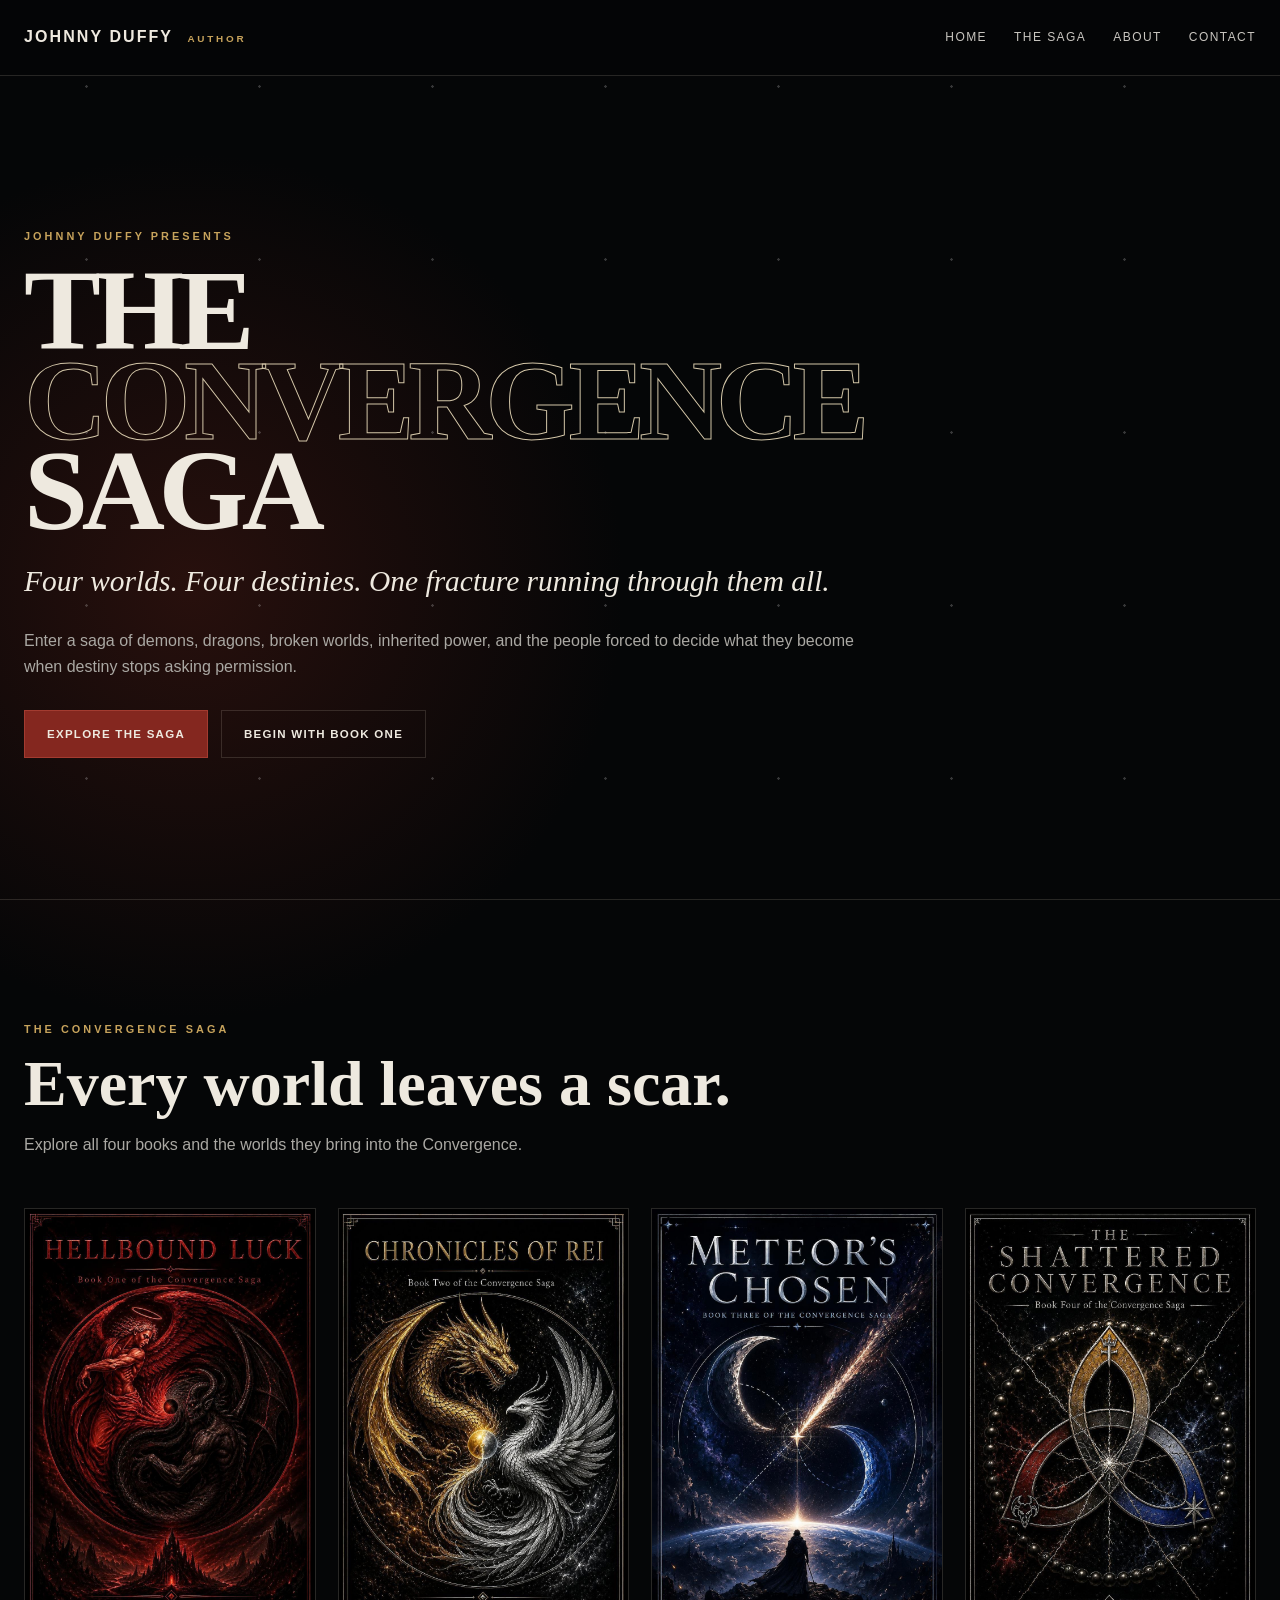
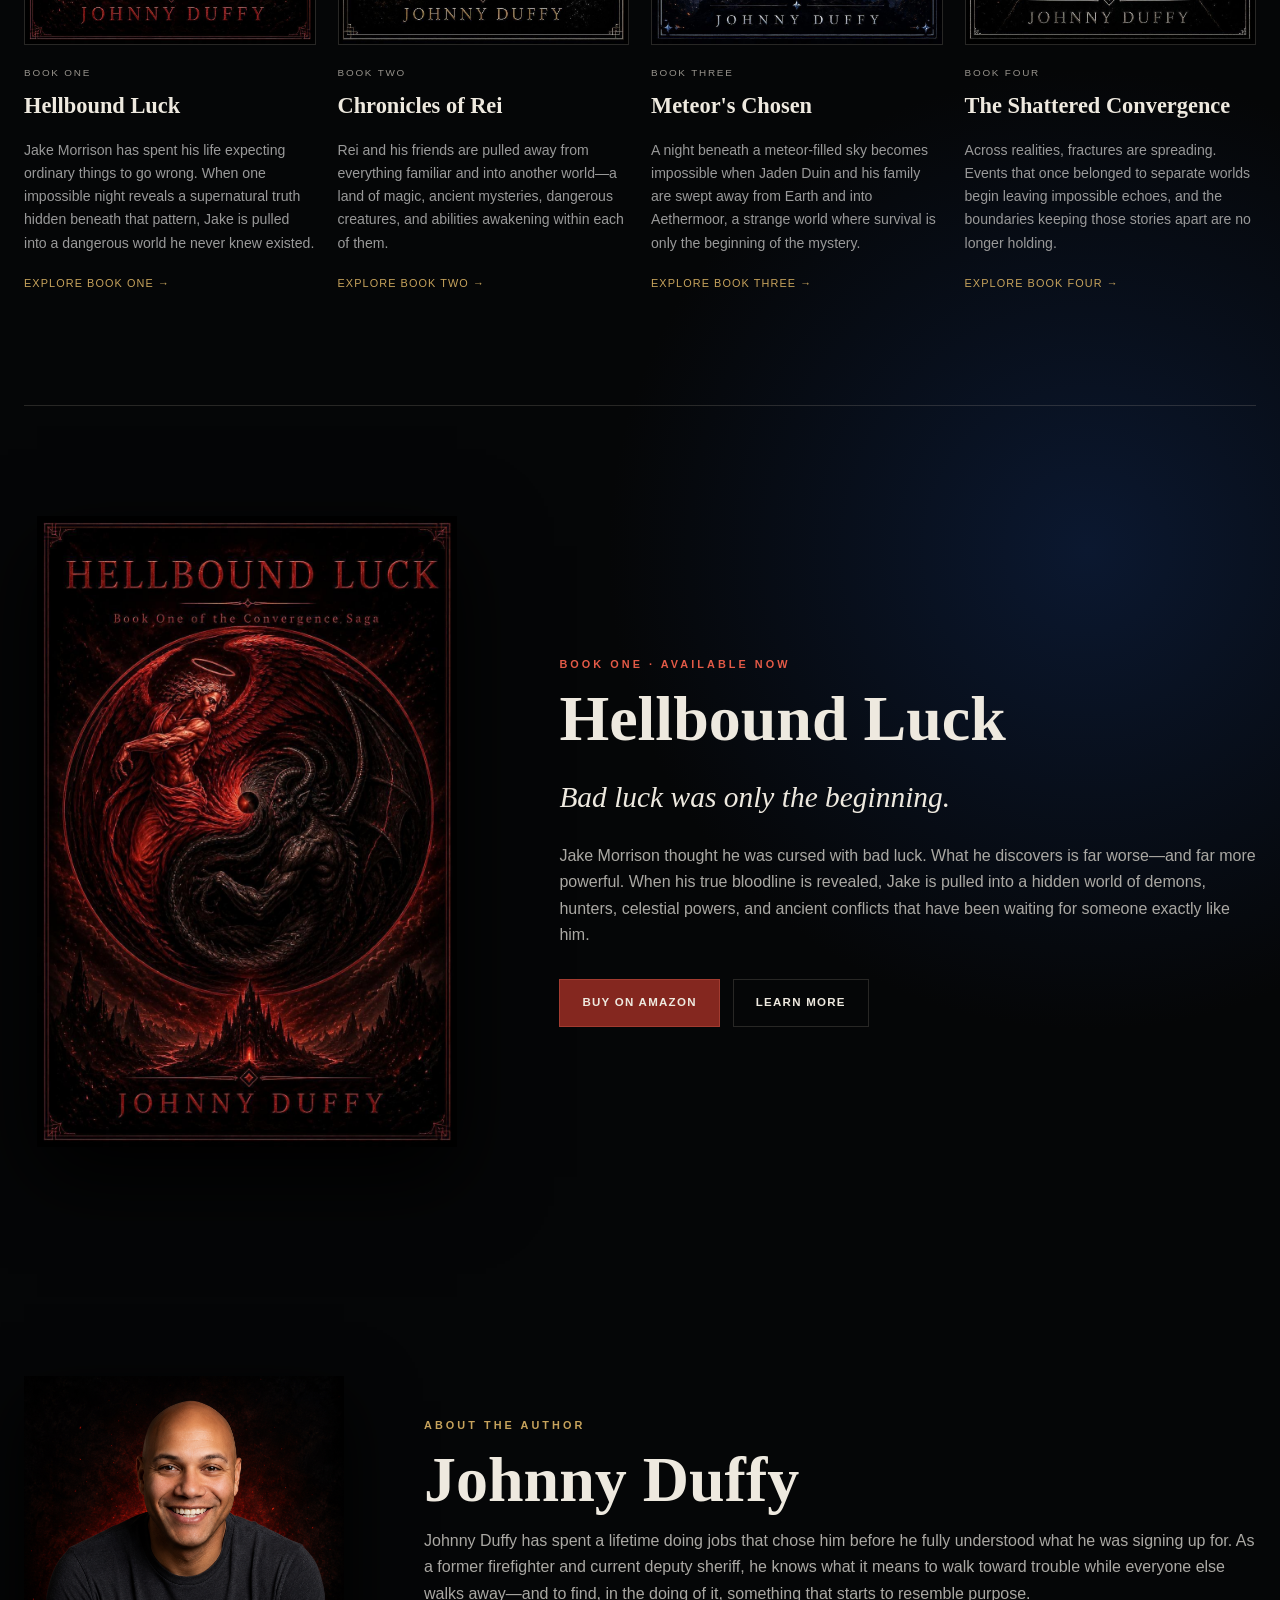
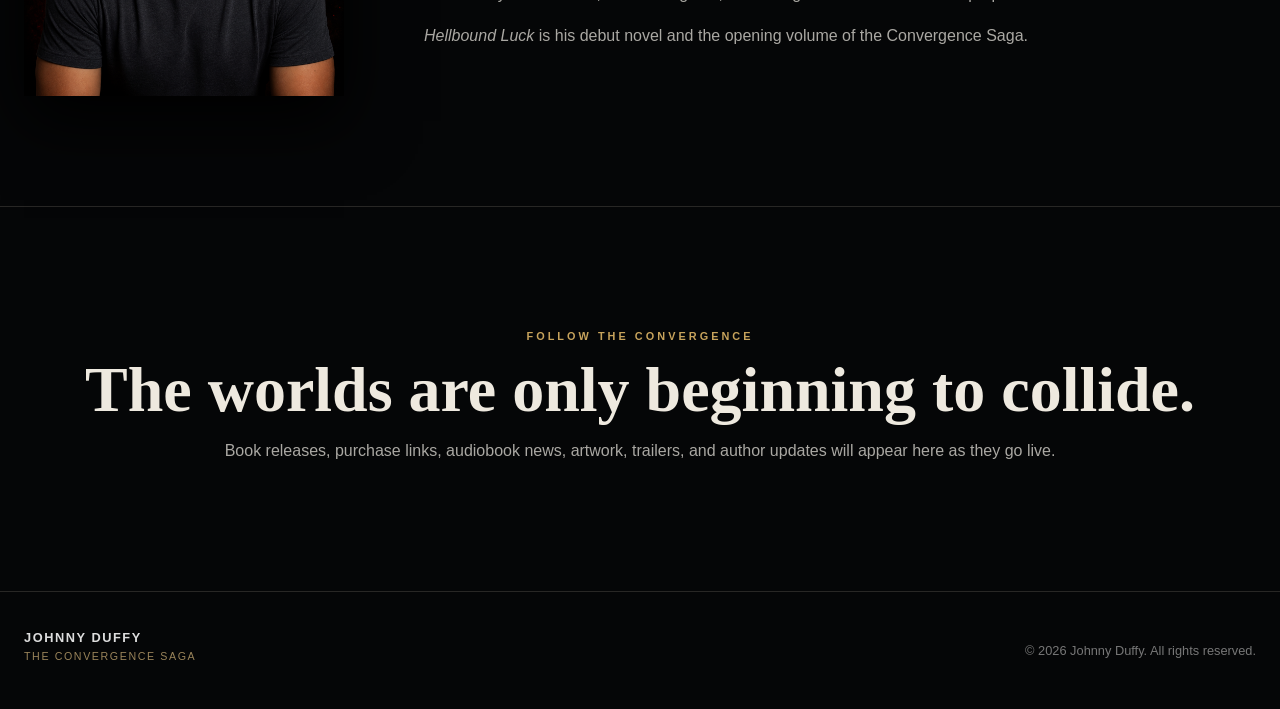
==== commit 9a42c0ca: "Add files via upload polish" ====
--- a/index.html
+++ b/index.html
@@ -1,6 +1,6 @@
-<!doctype html><html lang="en"><head><meta charset="utf-8"><meta name="viewport" content="width=device-width,initial-scale=1"><title>Johnny Duffy | The Convergence Saga</title><link rel="stylesheet" href="styles.css"></head><body><header><a class="brand" href="index.html">JOHNNY DUFFY <small>AUTHOR</small></a><button id="menu">☰</button><nav><a href="index.html">Home</a><a href="index.html#saga">The Saga</a><a href="index.html#about">About</a><a href="index.html#contact">Contact</a></nav></header>
+<!doctype html><html lang="en"><head><meta charset="utf-8"><meta name="viewport" content="width=device-width,initial-scale=1"><title>Johnny Duffy | The Convergence Saga</title><meta name="description" content="Official website of Johnny Duffy, author of Hellbound Luck and the Convergence Saga. Explore the books, characters, worlds, and latest releases."><link rel="canonical" href="https://johnnyduffyauthor.com/"><meta property="og:type" content="website"><meta property="og:title" content="Johnny Duffy | The Convergence Saga"><meta property="og:description" content="Four worlds. Four destinies. One fracture running through them all."><meta property="og:url" content="https://johnnyduffyauthor.com/"><meta property="og:image" content="https://johnnyduffyauthor.com/assets/hellbound-luck.jpg"><meta name="twitter:card" content="summary_large_image"><link rel="stylesheet" href="styles.css"></head><body><header><a class="brand" href="index.html">JOHNNY DUFFY <small>AUTHOR</small></a><button id="menu">☰</button><nav><a href="index.html">Home</a><a href="index.html#saga">The Saga</a><a href="index.html#about">About</a><a href="index.html#contact">Contact</a></nav></header>
 <main><section class="hero"><div class="heroText"><p class="kicker">JOHNNY DUFFY PRESENTS</p><h1>THE<br><span>CONVERGENCE</span><br>SAGA</h1><p class="lead">Four worlds. Four destinies. One fracture running through them all.</p><p class="muted">Enter a saga of demons, dragons, broken worlds, inherited power, and the people forced to decide what they become when destiny stops asking permission.</p><div class="buttons"><a class="primary" href="#saga">Explore the Saga</a><a href="hellbound-luck.html">Begin with Book One</a></div></div></section>
-<section class="section" id="saga"><div class="heading"><p class="kicker">THE CONVERGENCE SAGA</p><h2>Every world leaves a scar.</h2><p class="muted">Explore all four books and the worlds they bring into the Convergence.</p></div><div class="books"><article><img src="assets/hellbound-luck.jpg" alt="Hellbound Luck"><small>BOOK ONE</small><h3>Hellbound Luck</h3><p>Jake Morrison thought he was cursed with bad luck. What he discovers is far worse—and far more powerful. When his true bloodline is revealed, Jake is pulled into a hidden world of demons, hunters, celestial powers, and ancient conflicts that have been waiting for someone exactly like him.</p><a href="hellbound-luck.html">Explore Book One →</a></article><article><img src="assets/chronicles-of-rei.jpg" alt="Chronicles of Rei"><small>BOOK TWO</small><h3>Chronicles of Rei</h3><p>Rei Carter spent seventeen years believing his chronic bad luck was simply bad luck. Then a wounded warrior fell through a tear in reality, his adoptive parents stopped pretending to be ordinary, and the fire in his blood finally woke up.</p><a href="chronicles-of-rei.html">Explore Book Two →</a></article><article><img src="assets/meteors-chosen.jpg" alt="Meteor's Chosen"><small>BOOK THREE</small><h3>Meteor's Chosen</h3><p>Jaden Duin was watching a meteor when the sky tore open and swallowed his family. Aethermoor is a world of living resonance, and the Duins were not taken by accident—they were summoned.</p><a href="meteors-chosen.html">Explore Book Three →</a></article><article><img src="assets/shattered-convergence.jpg" alt="The Shattered Convergence"><small>BOOK FOUR</small><h3>The Shattered Convergence</h3><p>Rei, Jake, and Jaden have never met, yet their stories are connected in a way none of their worlds can fully explain. As fractures spread across realities, separate conflicts begin revealing themselves as pieces of something much older.</p><a href="shattered-convergence.html">Explore Book Four →</a></article></div></section>
+<section class="section" id="saga"><div class="heading"><p class="kicker">THE CONVERGENCE SAGA</p><h2>Every world leaves a scar.</h2><p class="muted">Explore all four books and the worlds they bring into the Convergence.</p></div><div class="books"><article><img src="assets/hellbound-luck.jpg" alt="Hellbound Luck"><small>BOOK ONE</small><h3>Hellbound Luck</h3><p>Jake Morrison has spent his life expecting ordinary things to go wrong. When one impossible night reveals a supernatural truth hidden beneath that pattern, Jake is pulled into a dangerous world he never knew existed.</p><a href="hellbound-luck.html">Explore Book One →</a></article><article><img src="assets/chronicles-of-rei.jpg" alt="Chronicles of Rei"><small>BOOK TWO</small><h3>Chronicles of Rei</h3><p>Rei and his friends are pulled away from everything familiar and into another world—a land of magic, ancient mysteries, dangerous creatures, and abilities awakening within each of them.</p><a href="chronicles-of-rei.html">Explore Book Two →</a></article><article><img src="assets/meteors-chosen.jpg" alt="Meteor&#x27;s Chosen"><small>BOOK THREE</small><h3>Meteor&#x27;s Chosen</h3><p>A night beneath a meteor-filled sky becomes impossible when Jaden Duin and his family are swept away from Earth and into Aethermoor, a strange world where survival is only the beginning of the mystery.</p><a href="meteors-chosen.html">Explore Book Three →</a></article><article><img src="assets/shattered-convergence.jpg" alt="The Shattered Convergence"><small>BOOK FOUR</small><h3>The Shattered Convergence</h3><p>Across realities, fractures are spreading. Events that once belonged to separate worlds begin leaving impossible echoes, and the boundaries keeping those stories apart are no longer holding.</p><a href="shattered-convergence.html">Explore Book Four →</a></article></div></section>
 <section class="feature"><div class="featureCover"><img src="assets/hellbound-luck.jpg" alt="Hellbound Luck"></div><div><p class="kicker redtxt">BOOK ONE · AVAILABLE NOW</p><h2>Hellbound Luck</h2><p class="lead">Bad luck was only the beginning.</p><p class="muted">Jake Morrison thought he was cursed with bad luck. What he discovers is far worse—and far more powerful. When his true bloodline is revealed, Jake is pulled into a hidden world of demons, hunters, celestial powers, and ancient conflicts that have been waiting for someone exactly like him.</p><div class="buttons"><a class="primary" href="https://www.amazon.com/Hellbound-Luck-Johnny-Duffy/dp/B0G68STK56" target="_blank" rel="noopener">Buy on Amazon</a><a href="hellbound-luck.html">Learn More</a></div></div></section>
 <section class="about section" id="about"><div class="portrait"><img src="assets/johnny-duffy-author.png" alt="Johnny Duffy"></div><div><p class="kicker">ABOUT THE AUTHOR</p><h2>Johnny Duffy</h2><p class="muted">Johnny Duffy has spent a lifetime doing jobs that chose him before he fully understood what he was signing up for. As a former firefighter and current deputy sheriff, he knows what it means to walk toward trouble while everyone else walks away—and to find, in the doing of it, something that starts to resemble purpose.</p><p class="muted"><em>Hellbound Luck</em> is his debut novel and the opening volume of the Convergence Saga.</p></div></section>
 <section class="contact" id="contact"><p class="kicker">FOLLOW THE CONVERGENCE</p><h2>The worlds are only beginning to collide.</h2><p class="muted">Book releases, purchase links, audiobook news, artwork, trailers, and author updates will appear here as they go live.</p></section></main><footer><div><b>JOHNNY DUFFY</b><small>THE CONVERGENCE SAGA</small></div><p>© <span id="year"></span> Johnny Duffy. All rights reserved.</p></footer><script src="script.js"></script></body></html>
--- a/styles.css
+++ b/styles.css
@@ -16,3 +16,6 @@
 .bookHero{display:grid;grid-template-columns:minmax(280px,420px) 1fr;gap:80px;align-items:center;min-height:690px}.bookHero .cover img{width:100%;display:block;border:1px solid var(--line);box-shadow:0 30px 80px #000}.bookHero h1{font-size:clamp(3.5rem,7vw,7rem);line-height:.88}.series{font-size:.7rem;letter-spacing:.22em;color:var(--gold);text-transform:uppercase}.hook{font:italic clamp(1.25rem,2vw,1.8rem) Georgia,serif}.bookBody{max-width:850px;margin:30px auto 0;padding-top:60px;border-top:1px solid var(--line)}.bookBody p{color:var(--muted)}.backlink{display:inline-block;margin-bottom:25px;color:var(--gold);font-size:.7rem;letter-spacing:.12em;text-transform:uppercase}.status{display:inline-block;border:1px solid var(--line);padding:10px 14px;color:#aaa;font-size:.65rem;letter-spacing:.12em;text-transform:uppercase}
 @media(max-width:950px){#menu{display:block}nav{display:none;position:absolute;top:76px;left:0;right:0;flex-direction:column;padding:25px;background:#090a0c}nav.open{display:flex}.books{grid-template-columns:1fr 1fr}.feature,.about,.bookHero{grid-template-columns:1fr;gap:45px}.bookHero .cover{max-width:360px;margin:auto}}
 @media(max-width:560px){.brand small{display:none}.books{grid-template-columns:1fr}.section,.feature,.bookpage{width:calc(100% - 34px);padding:75px 0}footer{flex-direction:column;gap:15px}}
+
+.bookMeta{display:flex;gap:10px;flex-wrap:wrap;margin:18px 0}.badge{padding:7px 11px;border:1px solid var(--line);font-size:.62rem;letter-spacing:.13em;text-transform:uppercase;color:#bcb8b0}.badge.live{border-color:#9d4036;color:#e88978}.synopsis{max-width:900px;margin:0 auto;padding:80px 0;border-top:1px solid var(--line)}.synopsis .copy{font-size:1.04rem}.sample{margin-top:55px;padding:38px;border:1px solid var(--line);background:rgba(255,255,255,.018)}.sample h3{font-size:1.8rem;margin:.1em 0}.sample p{color:#bbb7b0}.sampleNote{font-size:.72rem;color:#777!important;text-transform:uppercase;letter-spacing:.1em}.seriesOrder{width:min(var(--max),calc(100% - 48px));margin:0 auto 90px;padding-top:55px;border-top:1px solid var(--line)}.seriesStrip{display:grid;grid-template-columns:repeat(4,1fr);gap:12px}.seriesStrip a{padding:18px;border:1px solid var(--line);display:flex;gap:12px;align-items:center}.seriesStrip a.current{border-color:#a98a52;background:#c7a35c0c}.seriesStrip b{font:1.35rem Georgia,serif;color:#70695c}.seriesStrip span{font-size:.76rem}.purchaseNote{color:#7e7a73;font-size:.76rem;margin-top:12px}.comingPanel{border:1px solid var(--line);padding:24px;margin-top:25px;background:linear-gradient(120deg,#c7a35c0c,transparent)}.comingPanel strong{display:block;color:var(--gold);letter-spacing:.15em;font-size:.7rem}.socialShare{display:flex;gap:10px;flex-wrap:wrap;margin-top:25px}.socialShare a{font-size:.68rem;color:#aaa;border-bottom:1px solid #555}
+@media(max-width:800px){.seriesStrip{grid-template-columns:1fr 1fr}.sample{padding:24px}}@media(max-width:500px){.seriesStrip{grid-template-columns:1fr}}
